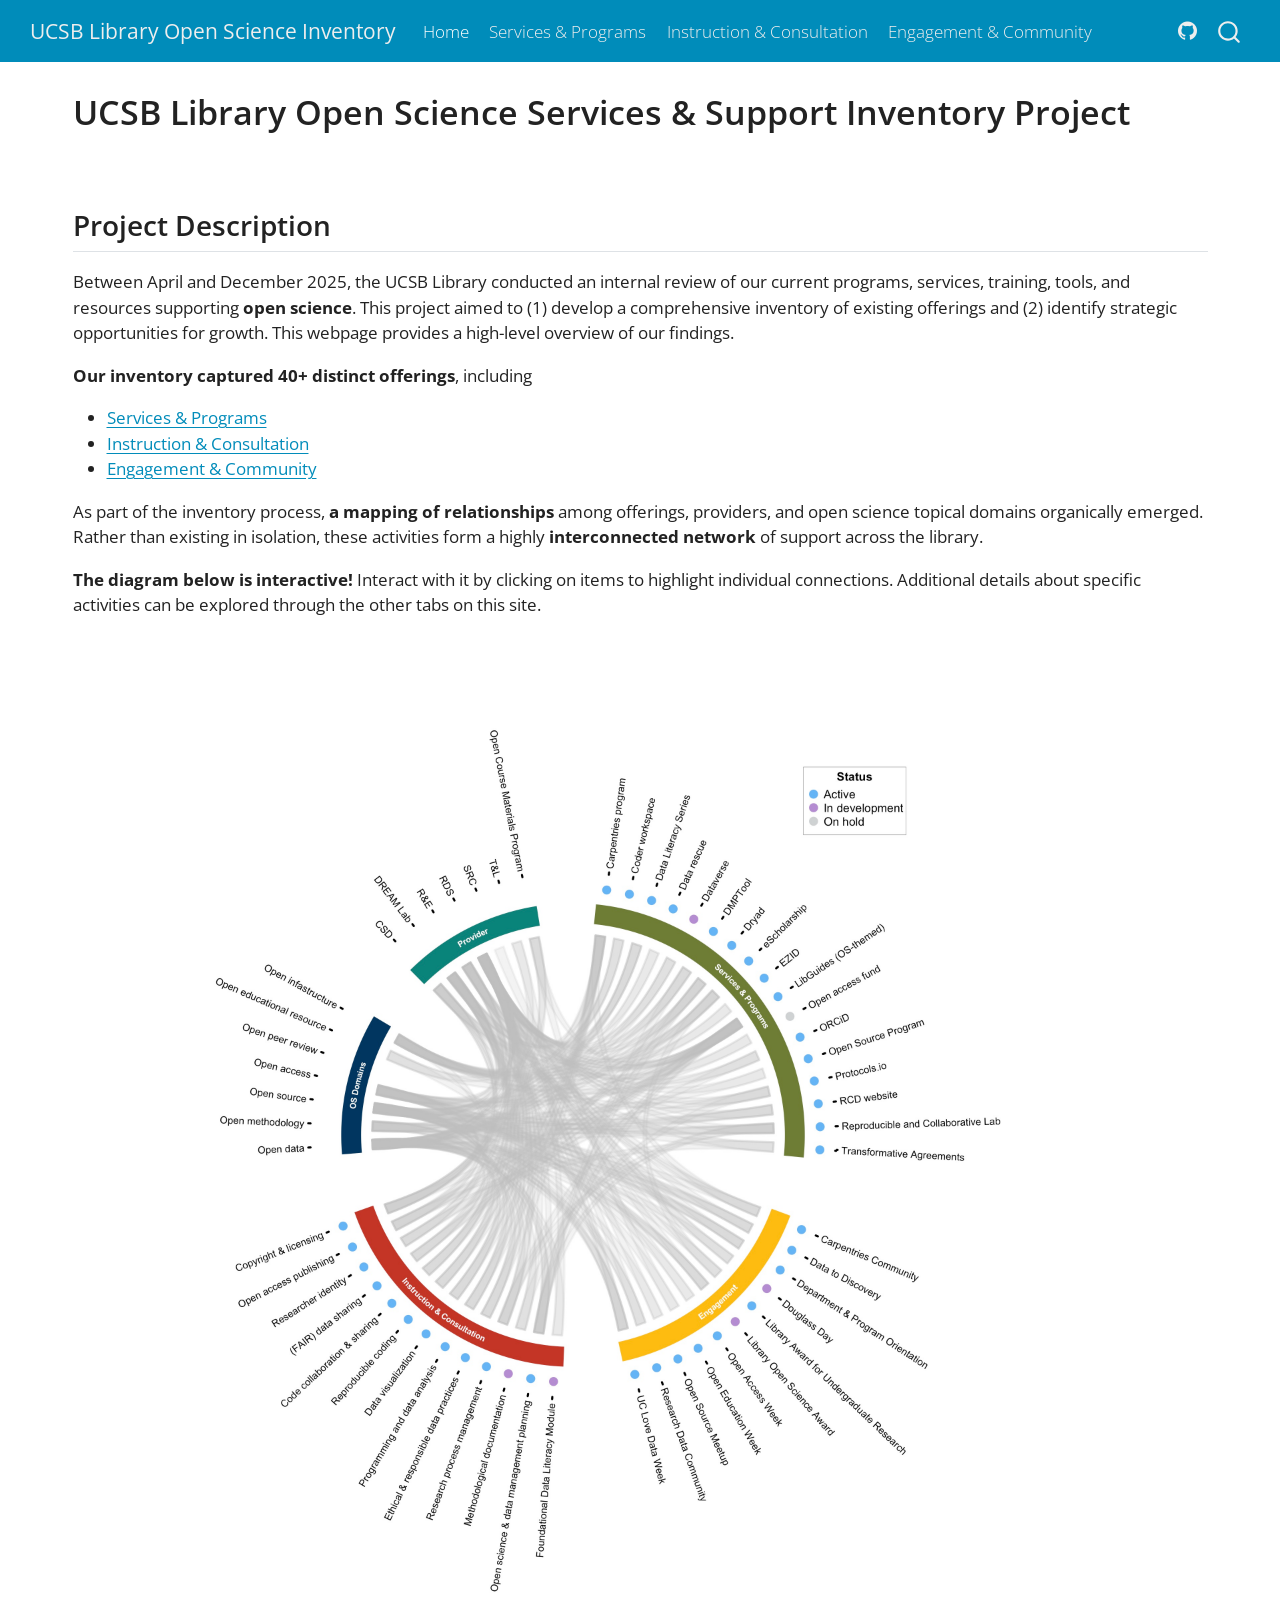
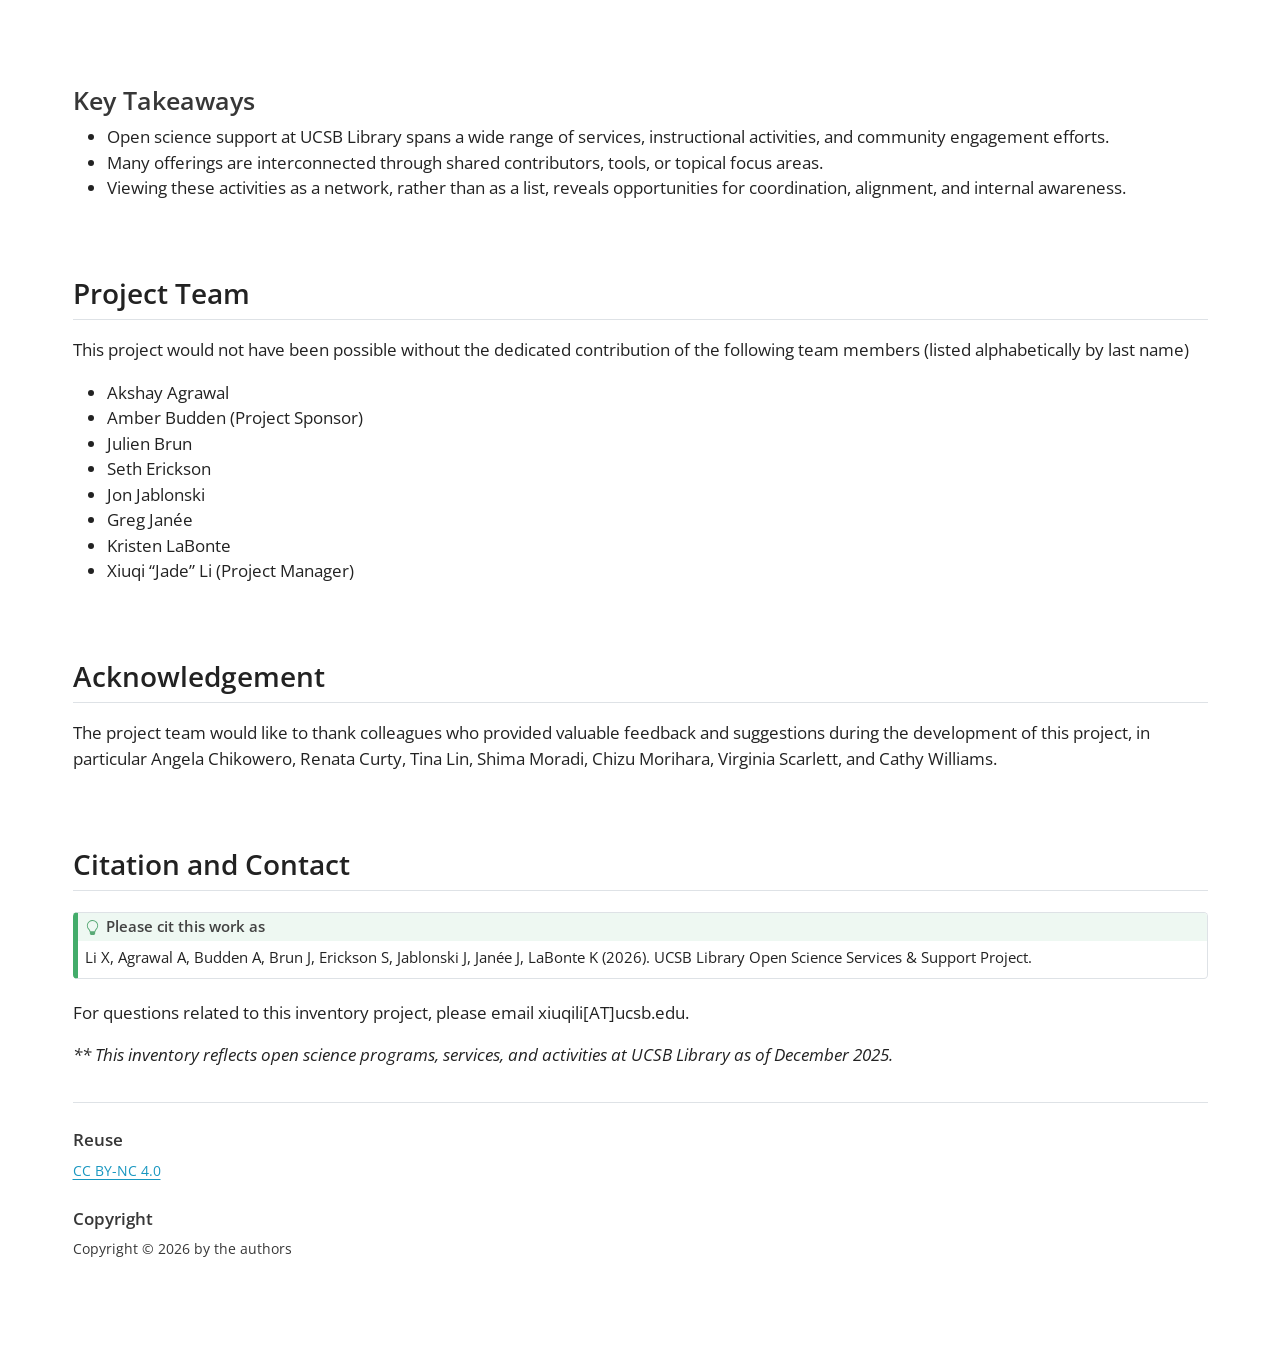
==== index.html @ 80bde405 "Built site for gh-pages" ====
<!DOCTYPE html>
<html xmlns="http://www.w3.org/1999/xhtml" lang="en" xml:lang="en"><head>

<meta charset="utf-8">
<meta name="generator" content="quarto-1.9.36">

<meta name="viewport" content="width=device-width, initial-scale=1.0, user-scalable=yes">


<title>UCSB Library Open Science Services &amp; Support Inventory Project – UCSB Library Open Science Inventory</title>
<style>
/* Default styles provided by pandoc.
** See https://pandoc.org/MANUAL.html#variables-for-html for config info.
*/
code{white-space: pre-wrap;}
span.smallcaps{font-variant: small-caps;}
div.columns{display: flex; gap: min(4vw, 1.5em);}
div.column{flex: auto; overflow-x: auto;}
div.hanging-indent{margin-left: 1.5em; text-indent: -1.5em;}
ul.task-list{list-style: none;}
ul.task-list li input[type="checkbox"] {
  width: 0.8em;
  margin: 0 0.8em 0.2em -1em; /* quarto-specific, see https://github.com/quarto-dev/quarto-cli/issues/4556 */ 
  vertical-align: middle;
}
</style>


<script src="site_libs/quarto-nav/quarto-nav.js"></script>
<script src="site_libs/quarto-nav/headroom.min.js"></script>
<script src="site_libs/clipboard/clipboard.min.js"></script>
<script src="site_libs/quarto-search/autocomplete.umd.js"></script>
<script src="site_libs/quarto-search/fuse.min.js"></script>
<script src="site_libs/quarto-search/quarto-search.js"></script>
<meta name="quarto:offset" content="./">
<script src="site_libs/quarto-html/quarto.js" type="module"></script>
<script src="site_libs/quarto-html/tabsets/tabsets.js" type="module"></script>
<script src="site_libs/quarto-html/popper.min.js"></script>
<script src="site_libs/quarto-html/tippy.umd.min.js"></script>
<script src="site_libs/quarto-html/anchor.min.js"></script>
<link href="site_libs/quarto-html/tippy.css" rel="stylesheet">
<link href="site_libs/quarto-html/quarto-syntax-highlighting-845c23b38eaddc0f92fda52bfe77a8c8.css" rel="stylesheet" id="quarto-text-highlighting-styles">
<script src="site_libs/bootstrap/bootstrap.min.js"></script>
<link href="site_libs/bootstrap/bootstrap-icons.css" rel="stylesheet">
<link href="site_libs/bootstrap/bootstrap-06aed4ea4a7ce8130d09871cf1f1a65f.min.css" rel="stylesheet" append-hash="true" id="quarto-bootstrap" data-mode="light">
<script id="quarto-search-options" type="application/json">{
  "location": "navbar",
  "copy-button": false,
  "collapse-after": 3,
  "panel-placement": "end",
  "type": "overlay",
  "limit": 50,
  "keyboard-shortcut": [
    "f",
    "/",
    "s"
  ],
  "show-item-context": false,
  "language": {
    "search-no-results-text": "No results",
    "search-matching-documents-text": "matching documents",
    "search-copy-link-title": "Copy link to search",
    "search-hide-matches-text": "Hide additional matches",
    "search-more-match-text": "more match in this document",
    "search-more-matches-text": "more matches in this document",
    "search-clear-button-title": "Clear",
    "search-text-placeholder": "",
    "search-detached-cancel-button-title": "Cancel",
    "search-submit-button-title": "Submit",
    "search-label": "Search"
  }
}</script>
<link rel="preload" href="images/static/01.jpg" as="image">
<link rel="preload" href="images/static/02.jpg" as="image">
<link rel="preload" href="images/static/03.jpg" as="image">
<link rel="preload" href="images/static/04.jpg" as="image">
<link rel="preload" href="images/static/05.jpg" as="image">
<link rel="preload" href="images/static/06.jpg" as="image">
<link rel="preload" href="images/static/07.jpg" as="image">
<link rel="preload" href="images/static/08.jpg" as="image">
<link rel="preload" href="images/static/09.jpg" as="image">
<link rel="preload" href="images/static/10.jpg" as="image">
<link rel="preload" href="images/static/11.jpg" as="image">
<link rel="preload" href="images/static/12.jpg" as="image">
<link rel="preload" href="images/static/13.jpg" as="image">
<link rel="preload" href="images/static/14.jpg" as="image">
<link rel="preload" href="images/static/15.jpg" as="image">
<link rel="preload" href="images/static/16.jpg" as="image">
<link rel="preload" href="images/static/17.jpg" as="image">
<link rel="preload" href="images/static/18.jpg" as="image">
<link rel="preload" href="images/static/19.jpg" as="image">
<link rel="preload" href="images/static/20.jpg" as="image">
<link rel="preload" href="images/static/21.jpg" as="image">
<link rel="preload" href="images/static/22.jpg" as="image">
<link rel="preload" href="images/static/23.jpg" as="image">
<link rel="preload" href="images/static/24.jpg" as="image">
<link rel="preload" href="images/static/25.jpg" as="image">
<link rel="preload" href="images/static/26.jpg" as="image">
<link rel="preload" href="images/static/27.jpg" as="image">
<link rel="preload" href="images/static/28.jpg" as="image">
<link rel="preload" href="images/static/29.jpg" as="image">
<link rel="preload" href="images/static/30.jpg" as="image">
<link rel="preload" href="images/static/31.jpg" as="image">
<link rel="preload" href="images/static/32.jpg" as="image">
<link rel="preload" href="images/static/33.jpg" as="image">
<link rel="preload" href="images/static/34.jpg" as="image">
<link rel="preload" href="images/static/35.jpg" as="image">
<link rel="preload" href="images/static/36.jpg" as="image">
<link rel="preload" href="images/static/37.jpg" as="image">
<link rel="preload" href="images/static/38.jpg" as="image">
<link rel="preload" href="images/static/39.jpg" as="image">
<link rel="preload" href="images/static/40.jpg" as="image">
<link rel="preload" href="images/static/41.jpg" as="image">
<link rel="preload" href="images/static/42.jpg" as="image">
<link rel="preload" href="images/static/43.jpg" as="image">
<link rel="preload" href="images/static/44.jpg" as="image">
<link rel="preload" href="images/static/45.jpg" as="image">
<link rel="preload" href="images/static/46.jpg" as="image">
<link rel="preload" href="images/static/47.jpg" as="image">
<link rel="preload" href="images/static/48.jpg" as="image">
<link rel="preload" href="images/static/49.jpg" as="image">
<link rel="preload" href="images/static/50.jpg" as="image">
<link rel="preload" href="images/static/51.jpg" as="image">
<link rel="preload" href="images/static/52.jpg" as="image">
<link rel="preload" href="images/static/53.jpg" as="image">
<link rel="preload" href="images/static/54.jpg" as="image">
<link rel="preload" href="images/static/55.jpg" as="image">


<link rel="stylesheet" href="styles.css">
</head>

<body class="nav-fixed quarto-light">

<div id="quarto-search-results"></div>
  <header id="quarto-header" class="headroom fixed-top">
    <nav class="navbar navbar-expand-lg " data-bs-theme="dark">
      <div class="navbar-container container-fluid">
      <div class="navbar-brand-container mx-auto">
    <a class="navbar-brand" href="./index.html">
    <span class="navbar-title">UCSB Library Open Science Inventory</span>
    </a>
  </div>
            <div id="quarto-search" class="" title="Search"></div>
          <button class="navbar-toggler" type="button" data-bs-toggle="collapse" data-bs-target="#navbarCollapse" aria-controls="navbarCollapse" role="menu" aria-expanded="false" aria-label="Toggle navigation" onclick="if (window.quartoToggleHeadroom) { window.quartoToggleHeadroom(); }">
  <span class="navbar-toggler-icon"></span>
</button>
          <div class="collapse navbar-collapse" id="navbarCollapse">
            <ul class="navbar-nav navbar-nav-scroll me-auto">
  <li class="nav-item">
    <a class="nav-link active" href="./index.html" aria-current="page"> 
<span class="menu-text">Home</span></a>
  </li>  
  <li class="nav-item">
    <a class="nav-link" href="./services.html"> 
<span class="menu-text">Services &amp; Programs</span></a>
  </li>  
  <li class="nav-item">
    <a class="nav-link" href="./instruction.html"> 
<span class="menu-text">Instruction &amp; Consultation</span></a>
  </li>  
  <li class="nav-item">
    <a class="nav-link" href="./engagement.html"> 
<span class="menu-text">Engagement &amp; Community</span></a>
  </li>  
</ul>
            <ul class="navbar-nav navbar-nav-scroll ms-auto">
  <li class="nav-item compact">
    <a class="nav-link" href="https://github.com/UCSB-Library-Research-Data-Services/Open-Science-Inventory"> <i class="bi bi-github" role="img">
</i> 
<span class="menu-text"></span></a>
  </li>  
</ul>
          </div> <!-- /navcollapse -->
            <div class="quarto-navbar-tools">
</div>
      </div> <!-- /container-fluid -->
    </nav>
</header>
<!-- content -->
<div id="quarto-content" class="quarto-container page-columns page-rows-contents page-layout-full page-navbar">
<!-- sidebar -->
<!-- margin-sidebar -->
    
<!-- main -->
<main class="content column-page" id="quarto-document-content">

<header id="title-block-header" class="quarto-title-block default">
<div class="quarto-title">
<h1 class="title">UCSB Library Open Science Services &amp; Support Inventory Project</h1>
</div>



<div class="quarto-title-meta column-page">

    
  
    
  </div>
  


</header>


<p><br></p>
<section id="project-description" class="level2">
<h2 class="anchored" data-anchor-id="project-description">Project Description</h2>
<p>Between April and December 2025, the UCSB Library conducted an internal review of our current programs, services, training, tools, and resources supporting <strong>open science</strong>. This project aimed to (1) develop a comprehensive inventory of existing offerings and (2) identify strategic opportunities for growth. This webpage provides a high-level overview of our findings.</p>
<p><strong>Our inventory captured 40+ distinct offerings</strong>, including</p>
<ul>
<li><a href="./services.html">Services &amp; Programs</a></li>
<li><a href="./instruction.html">Instruction &amp; Consultation</a></li>
<li><a href="./engagement.html">Engagement &amp; Community</a></li>
</ul>
<p>As part of the inventory process, <strong>a mapping of relationships</strong> among offerings, providers, and open science topical domains organically emerged. Rather than existing in isolation, these activities form a highly <strong>interconnected network</strong> of support across the library.</p>
<p><strong>The diagram below is interactive!</strong> Interact with it by clicking on items to highlight individual connections. Additional details about specific activities can be explored through the other tabs on this site.</p>
<div id="diagram">

</div>
<script type="module">

  const IMAGE_DISPLAY_WIDTH = 1000; // pixels
  const IMAGE_PATH = "images/static";
  const UNHIGHLIGHTED_IMAGE_PATH = `${IMAGE_PATH}/00-no-highlight.jpg`;
  const CSV_PATH = "data_processed/label_angles.csv";

  // Assumption: commas don't appear in label names, so no need for full CSV
  // parser.

  async function load_csv() {
    const response = await fetch(CSV_PATH);
    const body = await response.text();
    const [header, ...rows] = body.trim().split("\n");
    const columns = header.split(",");
    const data = rows.map(
      row => Object.fromEntries(row.split(",").map((v, i) => [columns[i], v]))
    );
    data.forEach(item => {
      item["Viz.ID"] = parseInt(item["Viz.ID"]);
      item["Start.Degree"] = parseFloat(item["Start.Degree"]);
      item["End.Degree"] = parseFloat(item["End.Degree"]);
    });
    return data;
  }

  const data = await load_csv();
  const min_angle = Math.min(...data.map(item => item["Start.Degree"]));

  const img = document.createElement("img");
  img.src = UNHIGHLIGHTED_IMAGE_PATH;
  img.width = IMAGE_DISPLAY_WIDTH;
  img.style.cursor = "pointer";
  img.alt = "Chord diagram showing connections between open science activities at UCSB Library";

  // Data assumptions:
  //   - Angles use the same periodic coordinate system as atan2.
  //   - Angles increase linearly from a minimum value (possibly negative) to a
  //     maximum value; there's no wrapping at +/-180.
  //   - The total range of angles is less than or equal to 360.
  //   - If items A and B are adjacent, then
  //     A["End.Degree"] == B["Start.Degree"] or vice versa.

  function switch_image(event) {
    const rect = img.getBoundingClientRect();
    const x = event.clientX - (rect.left + rect.width/2);
    const y = (rect.top + rect.height/2) - event.clientY;
    let angle = Math.atan2(y, x) * 180/Math.PI;
    if (angle < min_angle) angle += 360;
    const item = data.find(
      item => (item["Start.Degree"] <= angle && angle <= item["End.Degree"])
    );
    if (item !== undefined) {
      img.src = `${IMAGE_PATH}/${String(item["Viz.ID"]).padStart(2, "0")}.jpg`;
    } else {
      img.src = UNHIGHLIGHTED_IMAGE_PATH;
    }
  }

  img.addEventListener("click", switch_image);
  document.getElementById("diagram").appendChild(img);

</script>
<p><br></p>
<section id="key-takeaways" class="level3">
<h3 class="anchored" data-anchor-id="key-takeaways">Key Takeaways</h3>
<ul>
<li>Open science support at UCSB Library spans a wide range of services, instructional activities, and community engagement efforts.</li>
<li>Many offerings are interconnected through shared contributors, tools, or topical focus areas.</li>
<li>Viewing these activities as a network, rather than as a list, reveals opportunities for coordination, alignment, and internal awareness.</li>
</ul>
<p><br></p>
</section>
</section>
<section id="project-team" class="level2">
<h2 class="anchored" data-anchor-id="project-team">Project Team</h2>
<p>This project would not have been possible without the dedicated contribution of the following team members (listed alphabetically by last name)</p>
<ul>
<li>Akshay Agrawal</li>
<li>Amber Budden (Project Sponsor)</li>
<li>Julien Brun</li>
<li>Seth Erickson</li>
<li>Jon Jablonski</li>
<li>Greg Janée</li>
<li>Kristen LaBonte</li>
<li>Xiuqi “Jade” Li (Project Manager)</li>
</ul>
<p><br></p>
</section>
<section id="acknowledgement" class="level2">
<h2 class="anchored" data-anchor-id="acknowledgement">Acknowledgement</h2>
<p>The project team would like to thank colleagues who provided valuable feedback and suggestions during the development of this project, in particular Angela Chikowero, Renata Curty, Tina Lin, Shima Moradi, Chizu Morihara, Virginia Scarlett, and Cathy Williams.</p>
<p><br></p>
</section>
<section id="citation-and-contact" class="level2">
<h2 class="anchored" data-anchor-id="citation-and-contact">Citation and Contact</h2>
<div class="callout callout-style-default callout-tip callout-titled">
<div class="callout-header d-flex align-content-center">
<div class="callout-icon-container">
<i class="callout-icon"></i>
</div>
<div class="callout-title-container flex-fill">
<span class="screen-reader-only">Tip</span>Please cit this work as
</div>
</div>
<div class="callout-body-container callout-body">
<p>Li X, Agrawal A, Budden A, Brun J, Erickson S, Jablonski J, Janée J, LaBonte K (2026). UCSB Library Open Science Services &amp; Support Project.</p>
</div>
</div>
<p>For questions related to this inventory project, please email xiuqili[AT]ucsb.edu.</p>
<p><em>** This inventory reflects open science programs, services, and activities at UCSB Library as of December 2025.</em></p>


</section>

<div id="quarto-appendix" class="default"><section class="quarto-appendix-contents" id="quarto-reuse"><h2 class="anchored quarto-appendix-heading">Reuse</h2><div class="quarto-appendix-contents"><div><a rel="license" href="https://creativecommons.org/licenses/by-nc/4.0/">CC BY-NC 4.0</a></div></div></section><section class="quarto-appendix-contents" id="quarto-copyright"><h2 class="anchored quarto-appendix-heading">Copyright</h2><div class="quarto-appendix-contents"><div>Copyright © 2026 by the authors</div></div></section></div></main> <!-- /main -->
<script id="quarto-html-after-body" type="application/javascript">
  window.document.addEventListener("DOMContentLoaded", function (event) {
    const icon = "";
    const anchorJS = new window.AnchorJS();
    anchorJS.options = {
      placement: 'right',
      icon: icon
    };
    anchorJS.add('.anchored');
    const isCodeAnnotation = (el) => {
      for (const clz of el.classList) {
        if (clz.startsWith('code-annotation-')) {                     
          return true;
        }
      }
      return false;
    }
    const onCopySuccess = function(e) {
      // button target
      const button = e.trigger;
      // don't keep focus
      button.blur();
      // flash "checked"
      button.classList.add('code-copy-button-checked');
      var currentTitle = button.getAttribute("title");
      button.setAttribute("title", "Copied!");
      let tooltip;
      if (window.bootstrap) {
        button.setAttribute("data-bs-toggle", "tooltip");
        button.setAttribute("data-bs-placement", "left");
        button.setAttribute("data-bs-title", "Copied!");
        tooltip = new bootstrap.Tooltip(button, 
          { trigger: "manual", 
            customClass: "code-copy-button-tooltip",
            offset: [0, -8]});
        tooltip.show();    
      }
      setTimeout(function() {
        if (tooltip) {
          tooltip.hide();
          button.removeAttribute("data-bs-title");
          button.removeAttribute("data-bs-toggle");
          button.removeAttribute("data-bs-placement");
        }
        button.setAttribute("title", currentTitle);
        button.classList.remove('code-copy-button-checked');
      }, 1000);
      // clear code selection
      e.clearSelection();
    }
    const getTextToCopy = function(trigger) {
      const outerScaffold = trigger.parentElement.cloneNode(true);
      const codeEl = outerScaffold.querySelector('code');
      for (const childEl of codeEl.children) {
        if (isCodeAnnotation(childEl)) {
          childEl.remove();
        }
      }
      return codeEl.innerText;
    }
    const clipboard = new window.ClipboardJS('.code-copy-button:not([data-in-quarto-modal])', {
      text: getTextToCopy
    });
    clipboard.on('success', onCopySuccess);
    if (window.document.getElementById('quarto-embedded-source-code-modal')) {
      const clipboardModal = new window.ClipboardJS('.code-copy-button[data-in-quarto-modal]', {
        text: getTextToCopy,
        container: window.document.getElementById('quarto-embedded-source-code-modal')
      });
      clipboardModal.on('success', onCopySuccess);
    }
      var localhostRegex = new RegExp(/^(?:http|https):\/\/localhost\:?[0-9]*\//);
      var mailtoRegex = new RegExp(/^mailto:/);
        var filterRegex = new RegExp("https:\/\/UCSB-Library-Research-Data-Services\.github\.io\/Open-Science-Inventory\/");
      var isInternal = (href) => {
          return filterRegex.test(href) || localhostRegex.test(href) || mailtoRegex.test(href);
      }
      // Inspect non-navigation links and adorn them if external
     var links = window.document.querySelectorAll('a[href]:not(.nav-link):not(.navbar-brand):not(.toc-action):not(.sidebar-link):not(.sidebar-item-toggle):not(.pagination-link):not(.no-external):not([aria-hidden]):not(.dropdown-item):not(.quarto-navigation-tool):not(.about-link)');
      for (var i=0; i<links.length; i++) {
        const link = links[i];
        if (!isInternal(link.href)) {
          // undo the damage that might have been done by quarto-nav.js in the case of
          // links that we want to consider external
          if (link.dataset.originalHref !== undefined) {
            link.href = link.dataset.originalHref;
          }
        }
      }
    function tippyHover(el, contentFn, onTriggerFn, onUntriggerFn) {
      const config = {
        allowHTML: true,
        maxWidth: 500,
        delay: 100,
        arrow: false,
        appendTo: function(el) {
            return el.parentElement;
        },
        interactive: true,
        interactiveBorder: 10,
        theme: 'quarto',
        placement: 'bottom-start',
      };
      if (contentFn) {
        config.content = contentFn;
      }
      if (onTriggerFn) {
        config.onTrigger = onTriggerFn;
      }
      if (onUntriggerFn) {
        config.onUntrigger = onUntriggerFn;
      }
      window.tippy(el, config); 
    }
    const noterefs = window.document.querySelectorAll('a[role="doc-noteref"]');
    for (var i=0; i<noterefs.length; i++) {
      const ref = noterefs[i];
      tippyHover(ref, function() {
        // use id or data attribute instead here
        let href = ref.getAttribute('data-footnote-href') || ref.getAttribute('href');
        try { href = new URL(href).hash; } catch {}
        const id = href.replace(/^#\/?/, "");
        const note = window.document.getElementById(id);
        if (note) {
          return note.innerHTML;
        } else {
          return "";
        }
      });
    }
    const xrefs = window.document.querySelectorAll('a.quarto-xref');
    const processXRef = (id, note) => {
      // Strip column container classes
      const stripColumnClz = (el) => {
        el.classList.remove("page-full", "page-columns");
        if (el.children) {
          for (const child of el.children) {
            stripColumnClz(child);
          }
        }
      }
      stripColumnClz(note)
      if (id === null || id.startsWith('sec-')) {
        // Special case sections, only their first couple elements
        const container = document.createElement("div");
        if (note.children && note.children.length > 2) {
          container.appendChild(note.children[0].cloneNode(true));
          for (let i = 1; i < note.children.length; i++) {
            const child = note.children[i];
            if (child.tagName === "P" && child.innerText === "") {
              continue;
            } else {
              container.appendChild(child.cloneNode(true));
              break;
            }
          }
          if (window.Quarto?.typesetMath) {
            window.Quarto.typesetMath(container);
          }
          return container.innerHTML
        } else {
          if (window.Quarto?.typesetMath) {
            window.Quarto.typesetMath(note);
          }
          return note.innerHTML;
        }
      } else {
        // Remove any anchor links if they are present
        const anchorLink = note.querySelector('a.anchorjs-link');
        if (anchorLink) {
          anchorLink.remove();
        }
        if (window.Quarto?.typesetMath) {
          window.Quarto.typesetMath(note);
        }
        if (note.classList.contains("callout")) {
          return note.outerHTML;
        } else {
          return note.innerHTML;
        }
      }
    }
    for (var i=0; i<xrefs.length; i++) {
      const xref = xrefs[i];
      tippyHover(xref, undefined, function(instance) {
        instance.disable();
        let url = xref.getAttribute('href');
        let hash = undefined; 
        if (url.startsWith('#')) {
          hash = url;
        } else {
          try { hash = new URL(url).hash; } catch {}
        }
        if (hash) {
          const id = hash.replace(/^#\/?/, "");
          const note = window.document.getElementById(id);
          if (note !== null) {
            try {
              const html = processXRef(id, note.cloneNode(true));
              instance.setContent(html);
            } finally {
              instance.enable();
              instance.show();
            }
          } else {
            // See if we can fetch this
            fetch(url.split('#')[0])
            .then(res => res.text())
            .then(html => {
              const parser = new DOMParser();
              const htmlDoc = parser.parseFromString(html, "text/html");
              const note = htmlDoc.getElementById(id);
              if (note !== null) {
                const html = processXRef(id, note);
                instance.setContent(html);
              } 
            }).finally(() => {
              instance.enable();
              instance.show();
            });
          }
        } else {
          // See if we can fetch a full url (with no hash to target)
          // This is a special case and we should probably do some content thinning / targeting
          fetch(url)
          .then(res => res.text())
          .then(html => {
            const parser = new DOMParser();
            const htmlDoc = parser.parseFromString(html, "text/html");
            const note = htmlDoc.querySelector('main.content');
            if (note !== null) {
              // This should only happen for chapter cross references
              // (since there is no id in the URL)
              // remove the first header
              if (note.children.length > 0 && note.children[0].tagName === "HEADER") {
                note.children[0].remove();
              }
              const html = processXRef(null, note);
              instance.setContent(html);
            } 
          }).finally(() => {
            instance.enable();
            instance.show();
          });
        }
      }, function(instance) {
      });
    }
        let selectedAnnoteEl;
        const selectorForAnnotation = ( cell, annotation) => {
          let cellAttr = 'data-code-cell="' + cell + '"';
          let lineAttr = 'data-code-annotation="' +  annotation + '"';
          const selector = 'span[' + cellAttr + '][' + lineAttr + ']';
          return selector;
        }
        const selectCodeLines = (annoteEl) => {
          const doc = window.document;
          const targetCell = annoteEl.getAttribute("data-target-cell");
          const targetAnnotation = annoteEl.getAttribute("data-target-annotation");
          const annoteSpan = window.document.querySelector(selectorForAnnotation(targetCell, targetAnnotation));
          const lines = annoteSpan.getAttribute("data-code-lines").split(",");
          const lineIds = lines.map((line) => {
            return targetCell + "-" + line;
          })
          let top = null;
          let height = null;
          let parent = null;
          if (lineIds.length > 0) {
              //compute the position of the single el (top and bottom and make a div)
              const el = window.document.getElementById(lineIds[0]);
              top = el.offsetTop;
              height = el.offsetHeight;
              parent = el.parentElement.parentElement;
            if (lineIds.length > 1) {
              const lastEl = window.document.getElementById(lineIds[lineIds.length - 1]);
              const bottom = lastEl.offsetTop + lastEl.offsetHeight;
              height = bottom - top;
            }
            if (top !== null && height !== null && parent !== null) {
              // cook up a div (if necessary) and position it 
              let div = window.document.getElementById("code-annotation-line-highlight");
              if (div === null) {
                div = window.document.createElement("div");
                div.setAttribute("id", "code-annotation-line-highlight");
                div.style.position = 'absolute';
                parent.appendChild(div);
              }
              div.style.top = top - 2 + "px";
              div.style.height = height + 4 + "px";
              div.style.left = 0;
              let gutterDiv = window.document.getElementById("code-annotation-line-highlight-gutter");
              if (gutterDiv === null) {
                gutterDiv = window.document.createElement("div");
                gutterDiv.setAttribute("id", "code-annotation-line-highlight-gutter");
                gutterDiv.style.position = 'absolute';
                const codeCell = window.document.getElementById(targetCell);
                const gutter = codeCell.querySelector('.code-annotation-gutter');
                gutter.appendChild(gutterDiv);
              }
              gutterDiv.style.top = top - 2 + "px";
              gutterDiv.style.height = height + 4 + "px";
            }
            selectedAnnoteEl = annoteEl;
          }
        };
        const unselectCodeLines = () => {
          const elementsIds = ["code-annotation-line-highlight", "code-annotation-line-highlight-gutter"];
          elementsIds.forEach((elId) => {
            const div = window.document.getElementById(elId);
            if (div) {
              div.remove();
            }
          });
          selectedAnnoteEl = undefined;
        };
          // Handle positioning of the toggle
      window.addEventListener(
        "resize",
        throttle(() => {
          elRect = undefined;
          if (selectedAnnoteEl) {
            selectCodeLines(selectedAnnoteEl);
          }
        }, 10)
      );
      function throttle(fn, ms) {
      let throttle = false;
      let timer;
        return (...args) => {
          if(!throttle) { // first call gets through
              fn.apply(this, args);
              throttle = true;
          } else { // all the others get throttled
              if(timer) clearTimeout(timer); // cancel #2
              timer = setTimeout(() => {
                fn.apply(this, args);
                timer = throttle = false;
              }, ms);
          }
        };
      }
        // Attach click handler to the DT
        const annoteDls = window.document.querySelectorAll('dt[data-target-cell]');
        for (const annoteDlNode of annoteDls) {
          annoteDlNode.addEventListener('click', (event) => {
            const clickedEl = event.target;
            if (clickedEl !== selectedAnnoteEl) {
              unselectCodeLines();
              const activeEl = window.document.querySelector('dt[data-target-cell].code-annotation-active');
              if (activeEl) {
                activeEl.classList.remove('code-annotation-active');
              }
              selectCodeLines(clickedEl);
              clickedEl.classList.add('code-annotation-active');
            } else {
              // Unselect the line
              unselectCodeLines();
              clickedEl.classList.remove('code-annotation-active');
            }
          });
        }
    const findCites = (el) => {
      const parentEl = el.parentElement;
      if (parentEl) {
        const cites = parentEl.dataset.cites;
        if (cites) {
          return {
            el,
            cites: cites.split(' ')
          };
        } else {
          return findCites(el.parentElement)
        }
      } else {
        return undefined;
      }
    };
    var bibliorefs = window.document.querySelectorAll('a[role="doc-biblioref"]');
    for (var i=0; i<bibliorefs.length; i++) {
      const ref = bibliorefs[i];
      const citeInfo = findCites(ref);
      if (citeInfo) {
        tippyHover(citeInfo.el, function() {
          var popup = window.document.createElement('div');
          citeInfo.cites.forEach(function(cite) {
            var citeDiv = window.document.createElement('div');
            citeDiv.classList.add('hanging-indent');
            citeDiv.classList.add('csl-entry');
            var biblioDiv = window.document.getElementById('ref-' + cite);
            if (biblioDiv) {
              citeDiv.innerHTML = biblioDiv.innerHTML;
            }
            popup.appendChild(citeDiv);
          });
          return popup.innerHTML;
        });
      }
    }
  });
  </script>
</div> <!-- /content -->




</body></html>
---- site_libs/quarto-html/tippy.css ----
.tippy-box[data-animation=fade][data-state=hidden]{opacity:0}[data-tippy-root]{max-width:calc(100vw - 10px)}.tippy-box{position:relative;background-color:#333;color:#fff;border-radius:4px;font-size:14px;line-height:1.4;white-space:normal;outline:0;transition-property:transform,visibility,opacity}.tippy-box[data-placement^=top]>.tippy-arrow{bottom:0}.tippy-box[data-placement^=top]>.tippy-arrow:before{bottom:-7px;left:0;border-width:8px 8px 0;border-top-color:initial;transform-origin:center top}.tippy-box[data-placement^=bottom]>.tippy-arrow{top:0}.tippy-box[data-placement^=bottom]>.tippy-arrow:before{top:-7px;left:0;border-width:0 8px 8px;border-bottom-color:initial;transform-origin:center bottom}.tippy-box[data-placement^=left]>.tippy-arrow{right:0}.tippy-box[data-placement^=left]>.tippy-arrow:before{border-width:8px 0 8px 8px;border-left-color:initial;right:-7px;transform-origin:center left}.tippy-box[data-placement^=right]>.tippy-arrow{left:0}.tippy-box[data-placement^=right]>.tippy-arrow:before{left:-7px;border-width:8px 8px 8px 0;border-right-color:initial;transform-origin:center right}.tippy-box[data-inertia][data-state=visible]{transition-timing-function:cubic-bezier(.54,1.5,.38,1.11)}.tippy-arrow{width:16px;height:16px;color:#333}.tippy-arrow:before{content:"";position:absolute;border-color:transparent;border-style:solid}.tippy-content{position:relative;padding:5px 9px;z-index:1}
---- site_libs/quarto-html/quarto-syntax-highlighting-845c23b38eaddc0f92fda52bfe77a8c8.css ----
/* quarto syntax highlight colors */
:root {
  --quarto-hl-ot-color: #003B4F;
  --quarto-hl-at-color: #657422;
  --quarto-hl-ss-color: #20794D;
  --quarto-hl-an-color: #5E5E5E;
  --quarto-hl-fu-color: #4758AB;
  --quarto-hl-st-color: #20794D;
  --quarto-hl-cf-color: #003B4F;
  --quarto-hl-op-color: #5E5E5E;
  --quarto-hl-er-color: #AD0000;
  --quarto-hl-bn-color: #AD0000;
  --quarto-hl-al-color: #AD0000;
  --quarto-hl-va-color: #111111;
  --quarto-hl-bu-color: inherit;
  --quarto-hl-ex-color: inherit;
  --quarto-hl-pp-color: #AD0000;
  --quarto-hl-in-color: #5E5E5E;
  --quarto-hl-vs-color: #20794D;
  --quarto-hl-wa-color: #5E5E5E;
  --quarto-hl-do-color: #5E5E5E;
  --quarto-hl-im-color: #00769E;
  --quarto-hl-ch-color: #20794D;
  --quarto-hl-dt-color: #AD0000;
  --quarto-hl-fl-color: #AD0000;
  --quarto-hl-co-color: #5E5E5E;
  --quarto-hl-cv-color: #5E5E5E;
  --quarto-hl-cn-color: #8f5902;
  --quarto-hl-sc-color: #5E5E5E;
  --quarto-hl-dv-color: #AD0000;
  --quarto-hl-kw-color: #003B4F;
}

/* other quarto variables */
:root {
  --quarto-font-monospace: SFMono-Regular, Menlo, Monaco, Consolas, "Liberation Mono", "Courier New", monospace;
}

/* syntax highlight based on Pandoc's rules */
pre > code.sourceCode > span {
  color: #003B4F;
}

code.sourceCode > span {
  color: #003B4F;
}

div.sourceCode,
div.sourceCode pre.sourceCode {
  color: #003B4F;
}

/* Normal */
code span {
  color: #003B4F;
}

/* Alert */
code span.al {
  color: #AD0000;
  font-style: inherit;
}

/* Annotation */
code span.an {
  color: #5E5E5E;
  font-style: inherit;
}

/* Attribute */
code span.at {
  color: #657422;
  font-style: inherit;
}

/* BaseN */
code span.bn {
  color: #AD0000;
  font-style: inherit;
}

/* BuiltIn */
code span.bu {
  font-style: inherit;
}

/* ControlFlow */
code span.cf {
  color: #003B4F;
  font-weight: bold;
  font-style: inherit;
}

/* Char */
code span.ch {
  color: #20794D;
  font-style: inherit;
}

/* Constant */
code span.cn {
  color: #8f5902;
  font-style: inherit;
}

/* Comment */
code span.co {
  color: #5E5E5E;
  font-style: inherit;
}

/* CommentVar */
code span.cv {
  color: #5E5E5E;
  font-style: italic;
}

/* Documentation */
code span.do {
  color: #5E5E5E;
  font-style: italic;
}

/* DataType */
code span.dt {
  color: #AD0000;
  font-style: inherit;
}

/* DecVal */
code span.dv {
  color: #AD0000;
  font-style: inherit;
}

/* Error */
code span.er {
  color: #AD0000;
  font-style: inherit;
}

/* Extension */
code span.ex {
  font-style: inherit;
}

/* Float */
code span.fl {
  color: #AD0000;
  font-style: inherit;
}

/* Function */
code span.fu {
  color: #4758AB;
  font-style: inherit;
}

/* Import */
code span.im {
  color: #00769E;
  font-style: inherit;
}

/* Information */
code span.in {
  color: #5E5E5E;
  font-style: inherit;
}

/* Keyword */
code span.kw {
  color: #003B4F;
  font-weight: bold;
  font-style: inherit;
}

/* Operator */
code span.op {
  color: #5E5E5E;
  font-style: inherit;
}

/* Other */
code span.ot {
  color: #003B4F;
  font-style: inherit;
}

/* Preprocessor */
code span.pp {
  color: #AD0000;
  font-style: inherit;
}

/* SpecialChar */
code span.sc {
  color: #5E5E5E;
  font-style: inherit;
}

/* SpecialString */
code span.ss {
  color: #20794D;
  font-style: inherit;
}

/* String */
code span.st {
  color: #20794D;
  font-style: inherit;
}

/* Variable */
code span.va {
  color: #111111;
  font-style: inherit;
}

/* VerbatimString */
code span.vs {
  color: #20794D;
  font-style: inherit;
}

/* Warning */
code span.wa {
  color: #5E5E5E;
  font-style: italic;
}

.prevent-inlining {
  content: "</";
}

/*# sourceMappingURL=ac89f0bb514bba72461919f78549e31c.css.map */
---- styles.css ----
/* css styles */
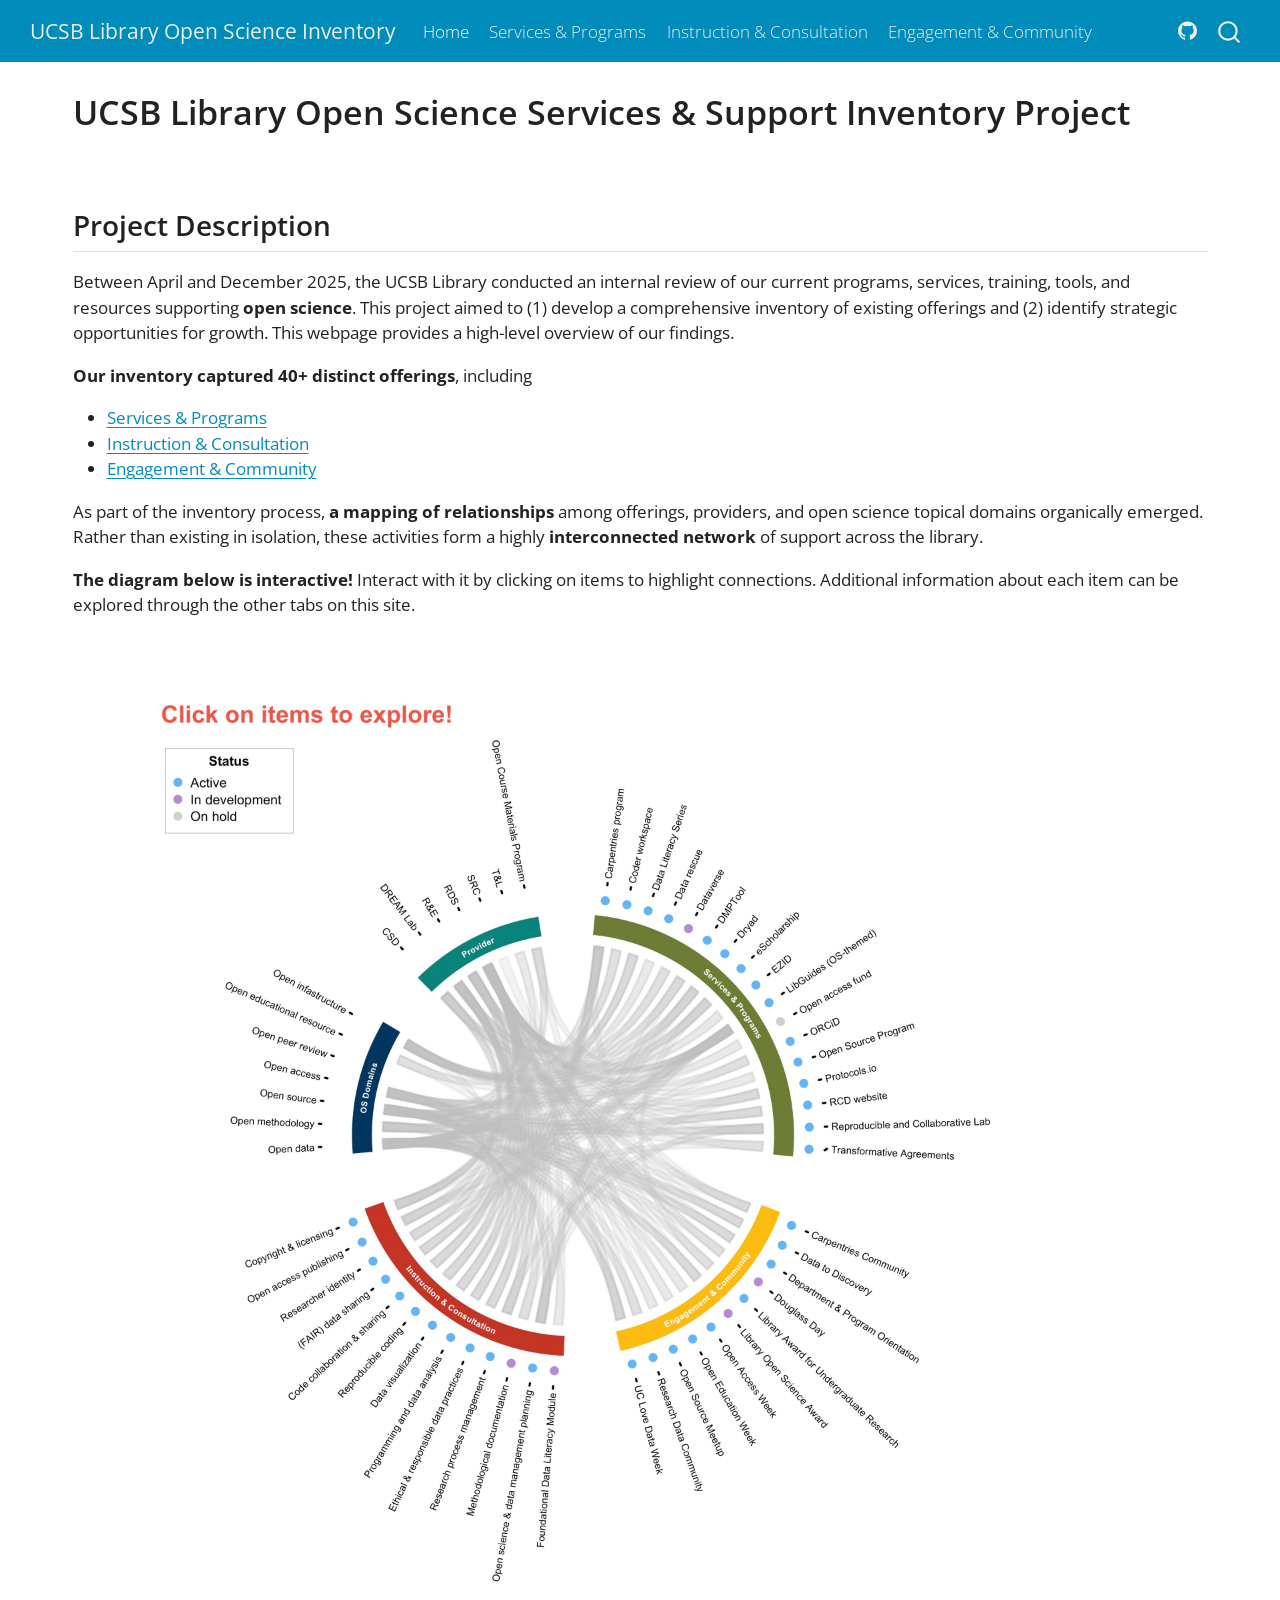
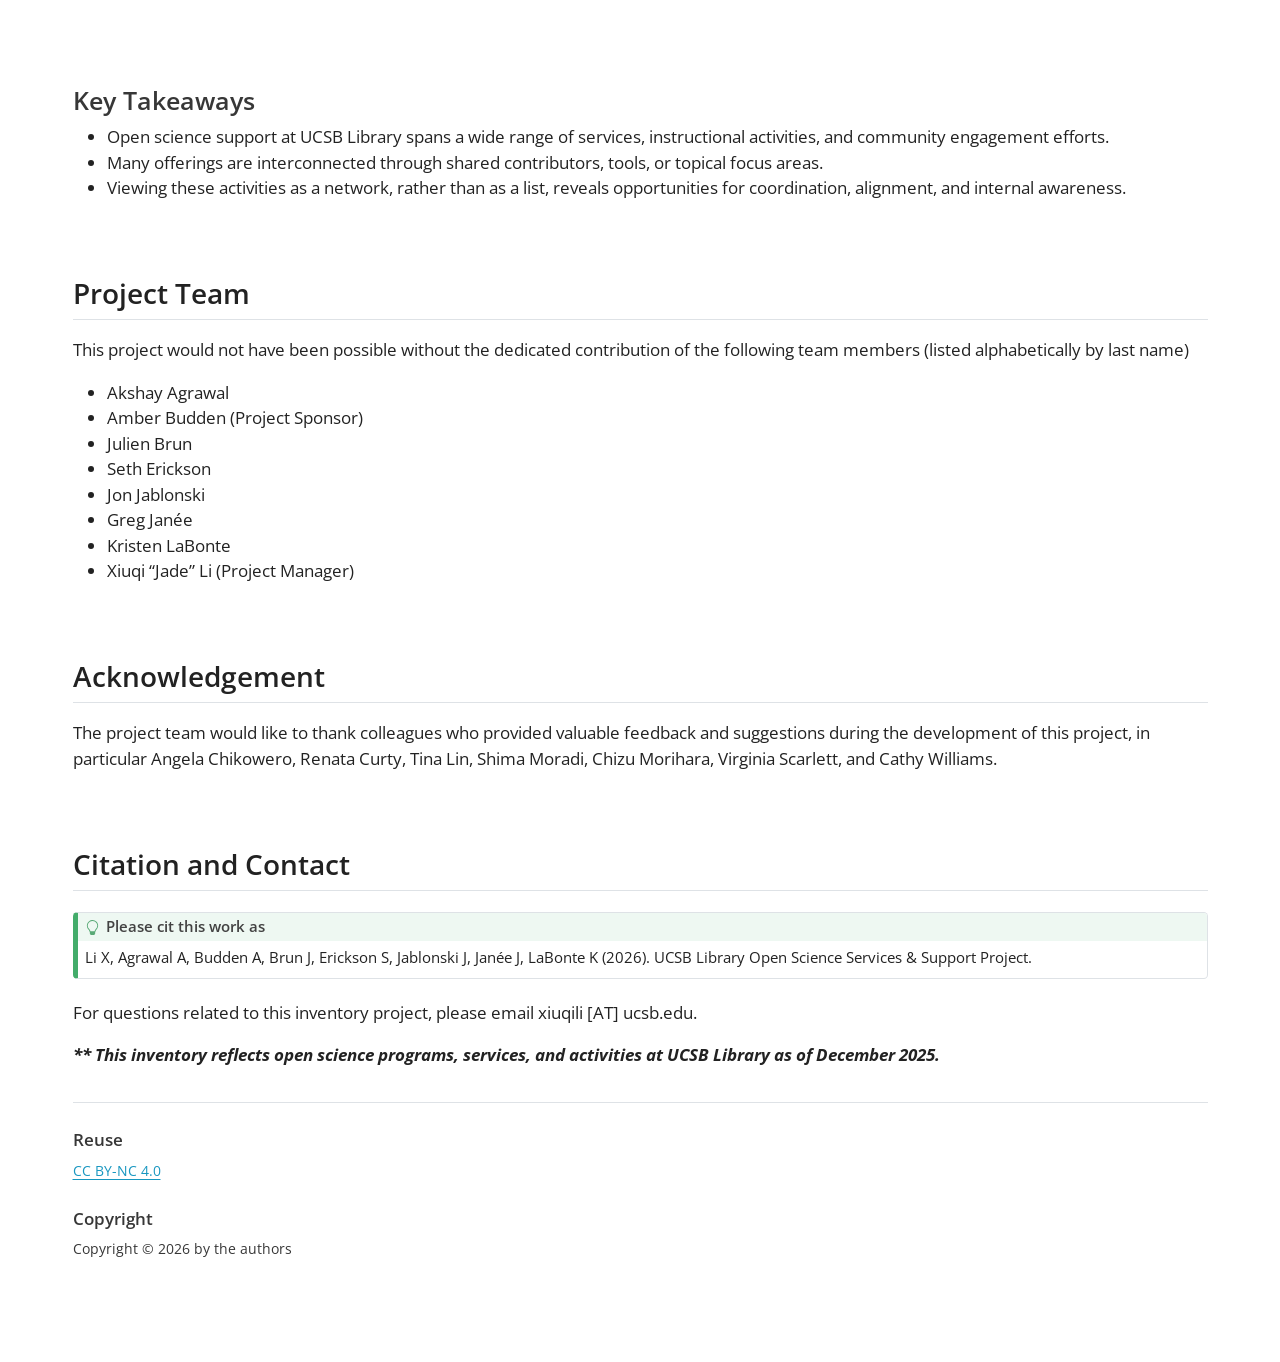
==== commit 7decbbf2: "Built site for gh-pages" ====
--- a/index.html
+++ b/index.html
@@ -42,7 +42,7 @@
 <link href="site_libs/quarto-html/quarto-syntax-highlighting-845c23b38eaddc0f92fda52bfe77a8c8.css" rel="stylesheet" id="quarto-text-highlighting-styles">
 <script src="site_libs/bootstrap/bootstrap.min.js"></script>
 <link href="site_libs/bootstrap/bootstrap-icons.css" rel="stylesheet">
-<link href="site_libs/bootstrap/bootstrap-06aed4ea4a7ce8130d09871cf1f1a65f.min.css" rel="stylesheet" append-hash="true" id="quarto-bootstrap" data-mode="light">
+<link href="site_libs/bootstrap/bootstrap-98a95225d89453cf93a4927188a74e68.min.css" rel="stylesheet" append-hash="true" id="quarto-bootstrap" data-mode="light">
 <script id="quarto-search-options" type="application/json">{
   "location": "navbar",
   "copy-button": false,
@@ -215,7 +215,7 @@
 <li><a href="./engagement.html">Engagement &amp; Community</a></li>
 </ul>
 <p>As part of the inventory process, <strong>a mapping of relationships</strong> among offerings, providers, and open science topical domains organically emerged. Rather than existing in isolation, these activities form a highly <strong>interconnected network</strong> of support across the library.</p>
-<p><strong>The diagram below is interactive!</strong> Interact with it by clicking on items to highlight individual connections. Additional details about specific activities can be explored through the other tabs on this site.</p>
+<p><strong>The diagram below is interactive!</strong> Interact with it by clicking on items to highlight connections. Additional information about each item can be explored through the other tabs on this site.</p>
 <div id="diagram">
 
 </div>
@@ -328,8 +328,8 @@
 <p>Li X, Agrawal A, Budden A, Brun J, Erickson S, Jablonski J, Janée J, LaBonte K (2026). UCSB Library Open Science Services &amp; Support Project.</p>
 </div>
 </div>
-<p>For questions related to this inventory project, please email xiuqili[AT]ucsb.edu.</p>
-<p><em>** This inventory reflects open science programs, services, and activities at UCSB Library as of December 2025.</em></p>
+<p>For questions related to this inventory project, please email xiuqili [AT] ucsb.edu.</p>
+<p><strong><em>** This inventory reflects open science programs, services, and activities at UCSB Library as of December 2025.</em></strong></p>
 
 
 </section>
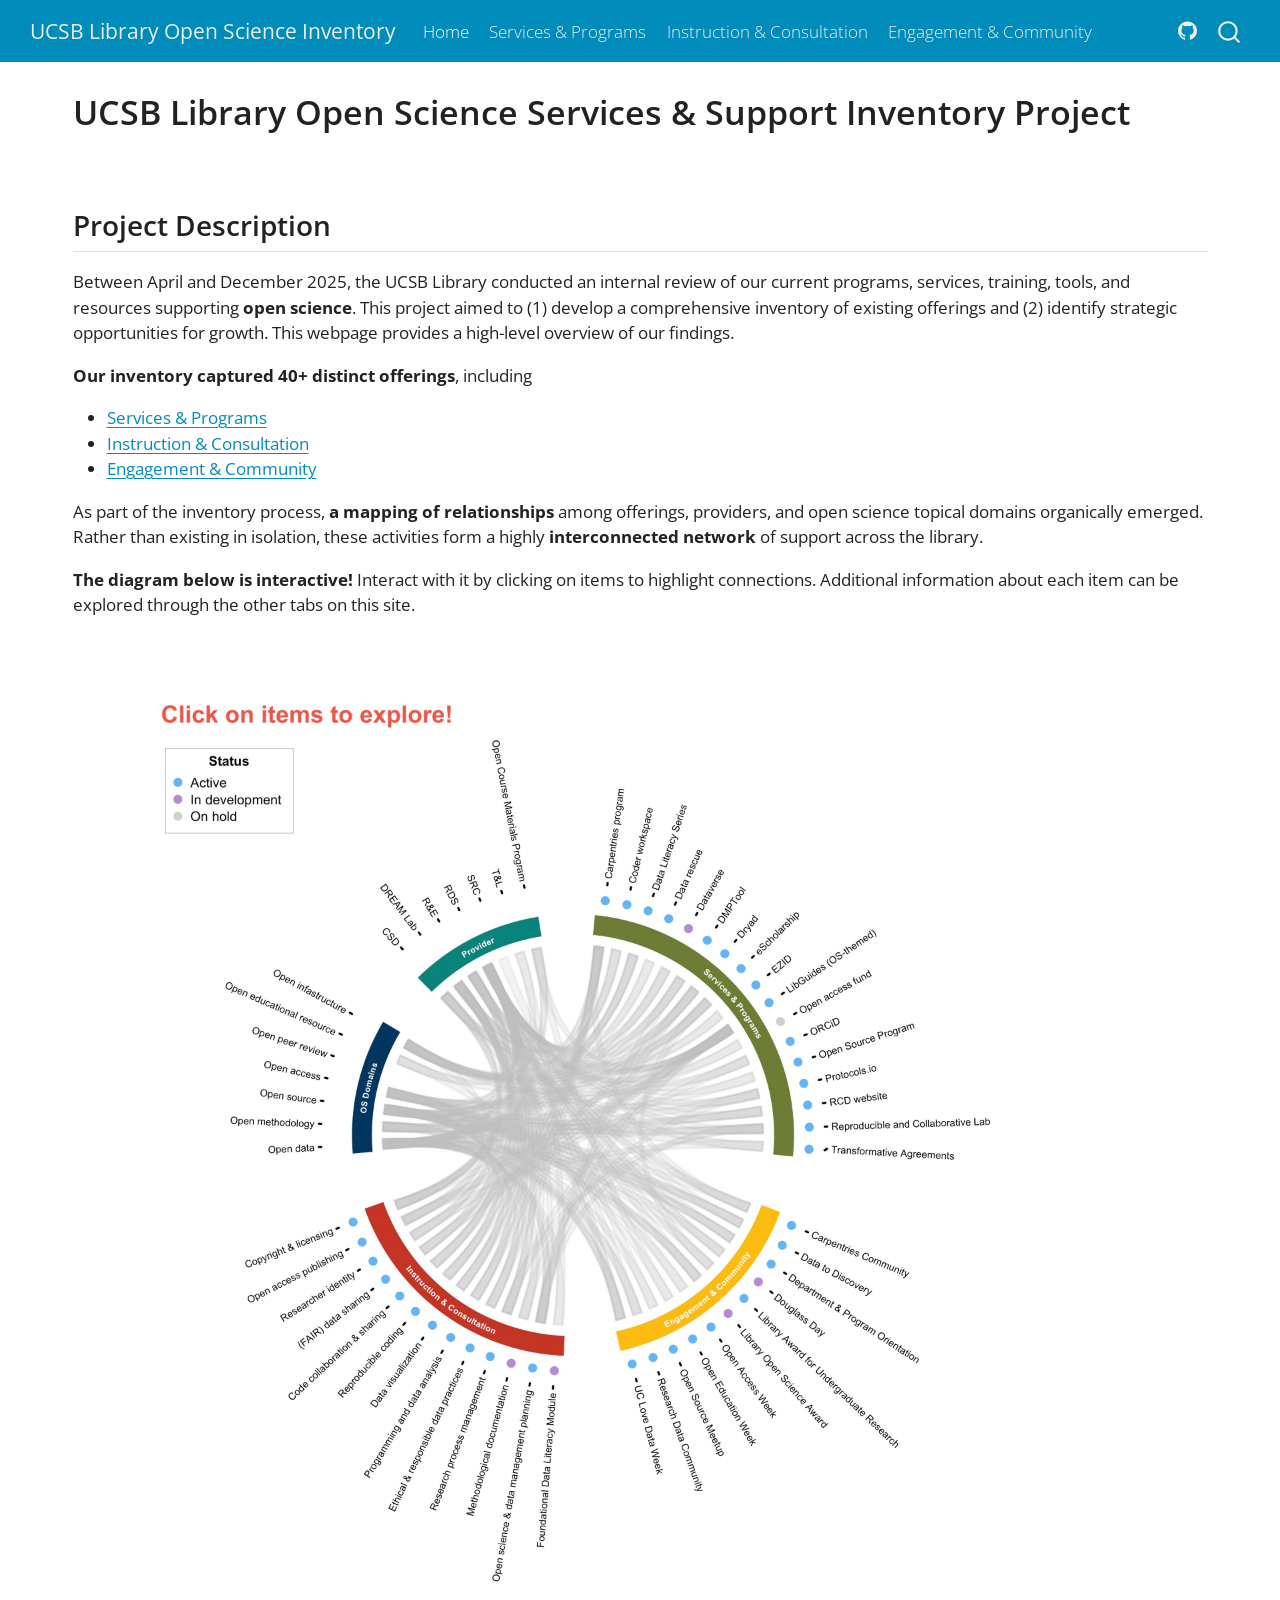
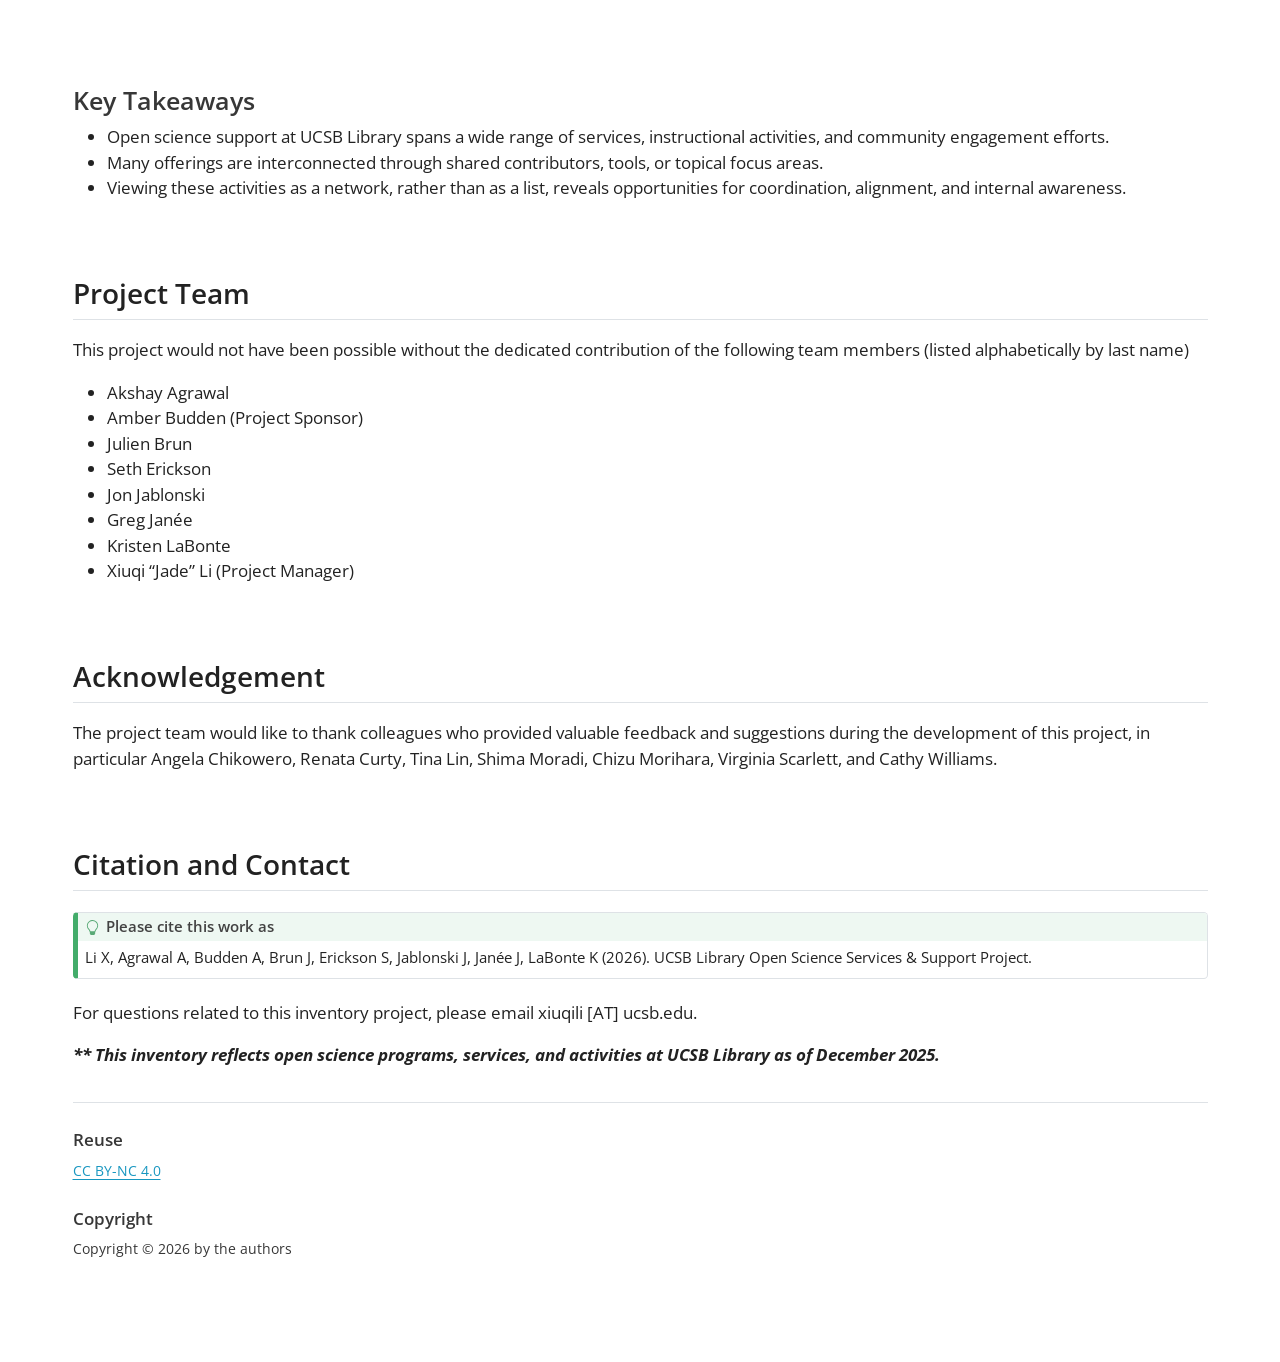
==== commit 4e62eec9: "Built site for gh-pages" ====
--- a/index.html
+++ b/index.html
@@ -321,7 +321,7 @@
 <i class="callout-icon"></i>
 </div>
 <div class="callout-title-container flex-fill">
-<span class="screen-reader-only">Tip</span>Please cit this work as
+<span class="screen-reader-only">Tip</span>Please cite this work as
 </div>
 </div>
 <div class="callout-body-container callout-body">
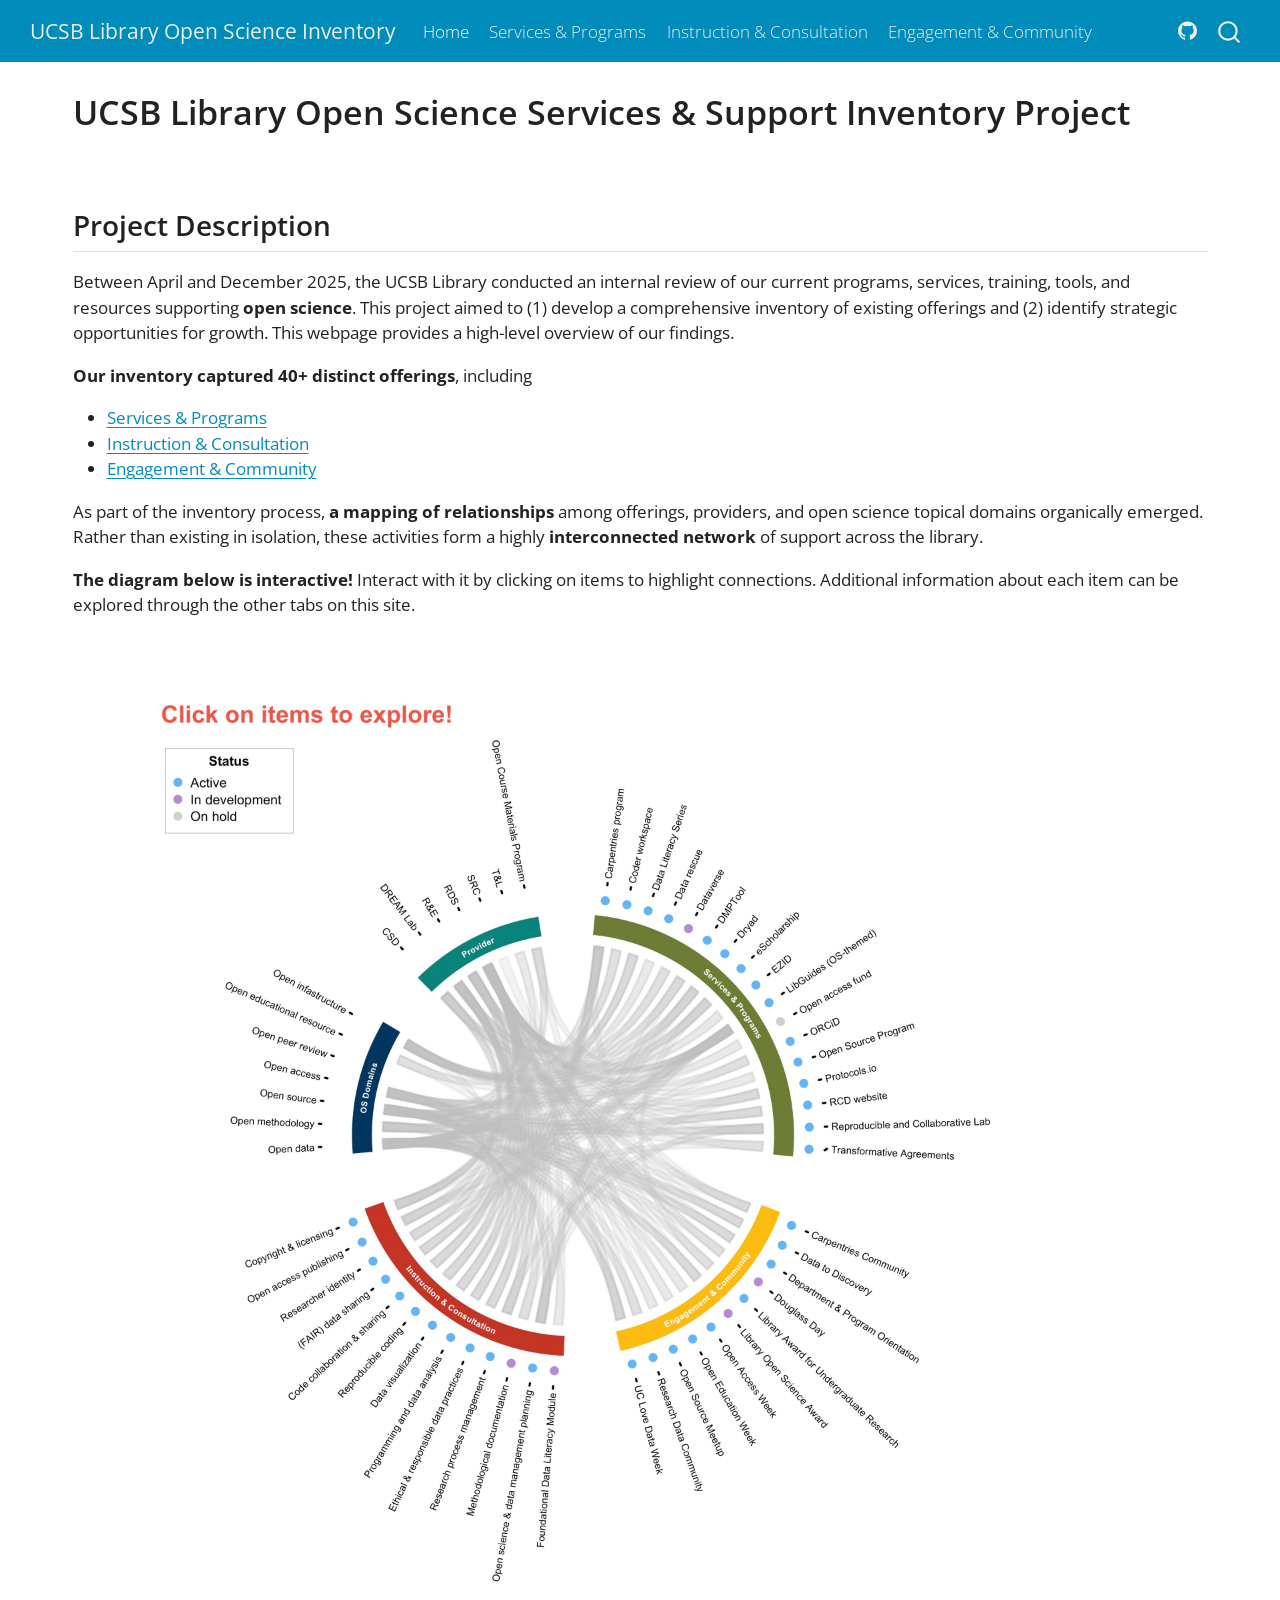
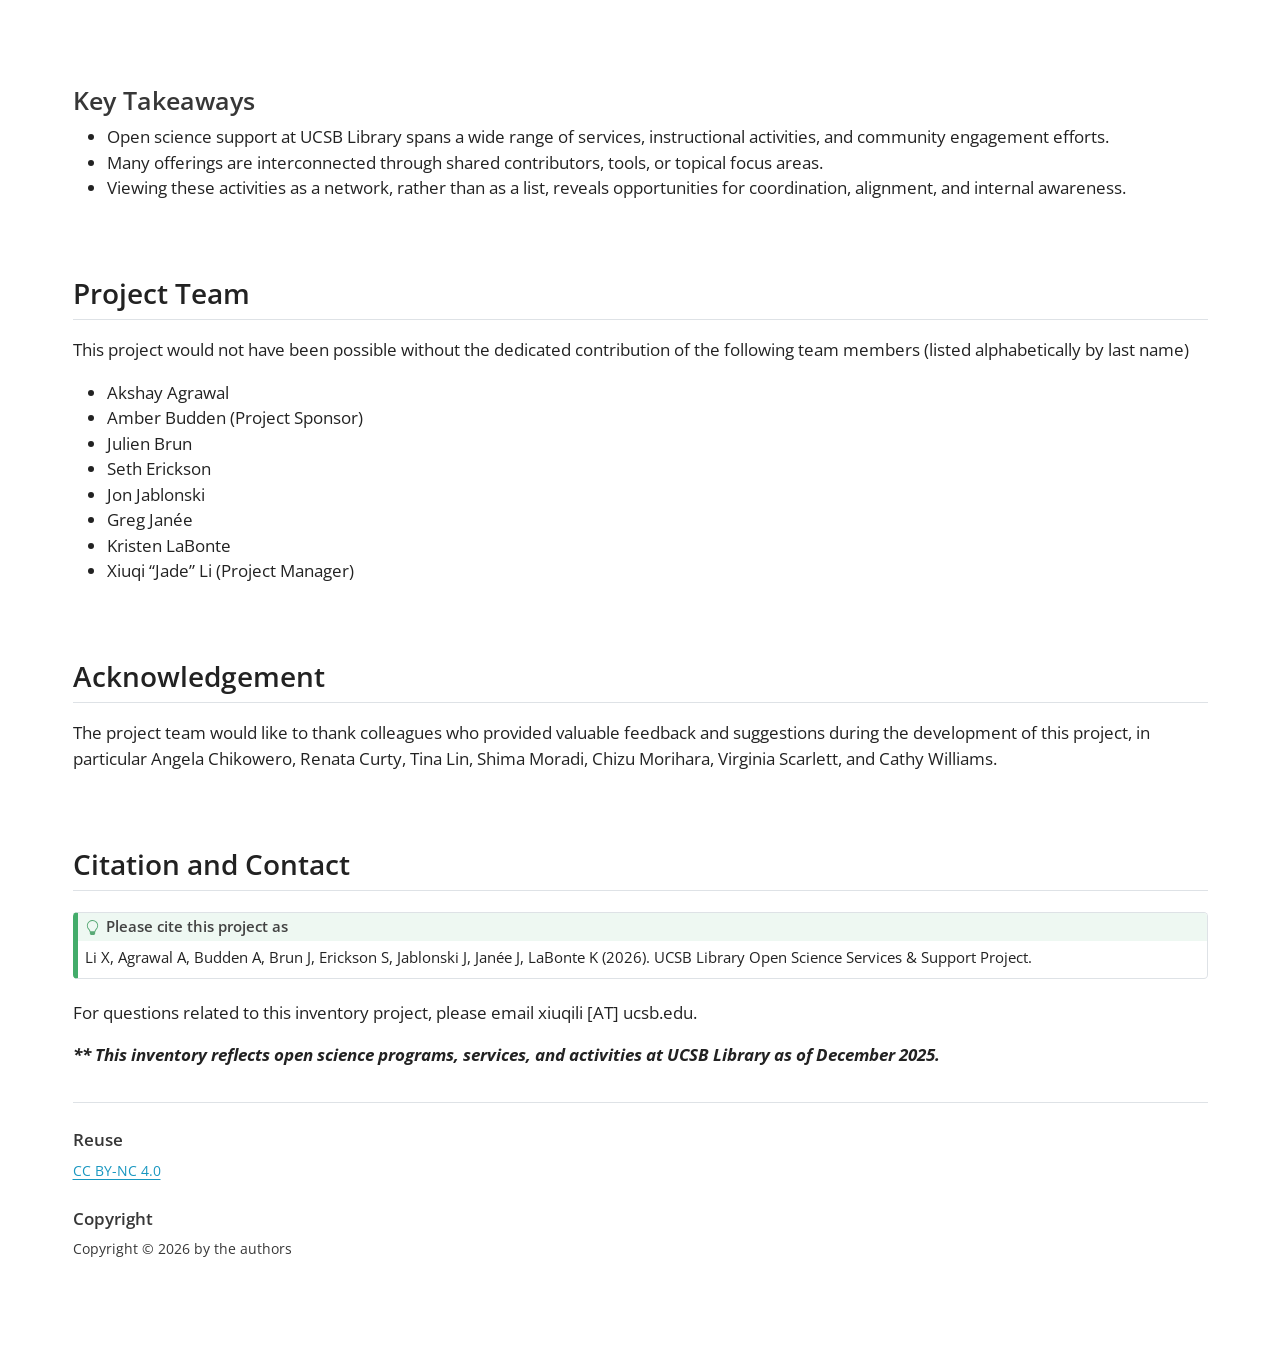
==== commit 68de2db1: "Built site for gh-pages" ====
--- a/index.html
+++ b/index.html
@@ -321,7 +321,7 @@
 <i class="callout-icon"></i>
 </div>
 <div class="callout-title-container flex-fill">
-<span class="screen-reader-only">Tip</span>Please cite this work as
+<span class="screen-reader-only">Tip</span>Please cite this project as
 </div>
 </div>
 <div class="callout-body-container callout-body">
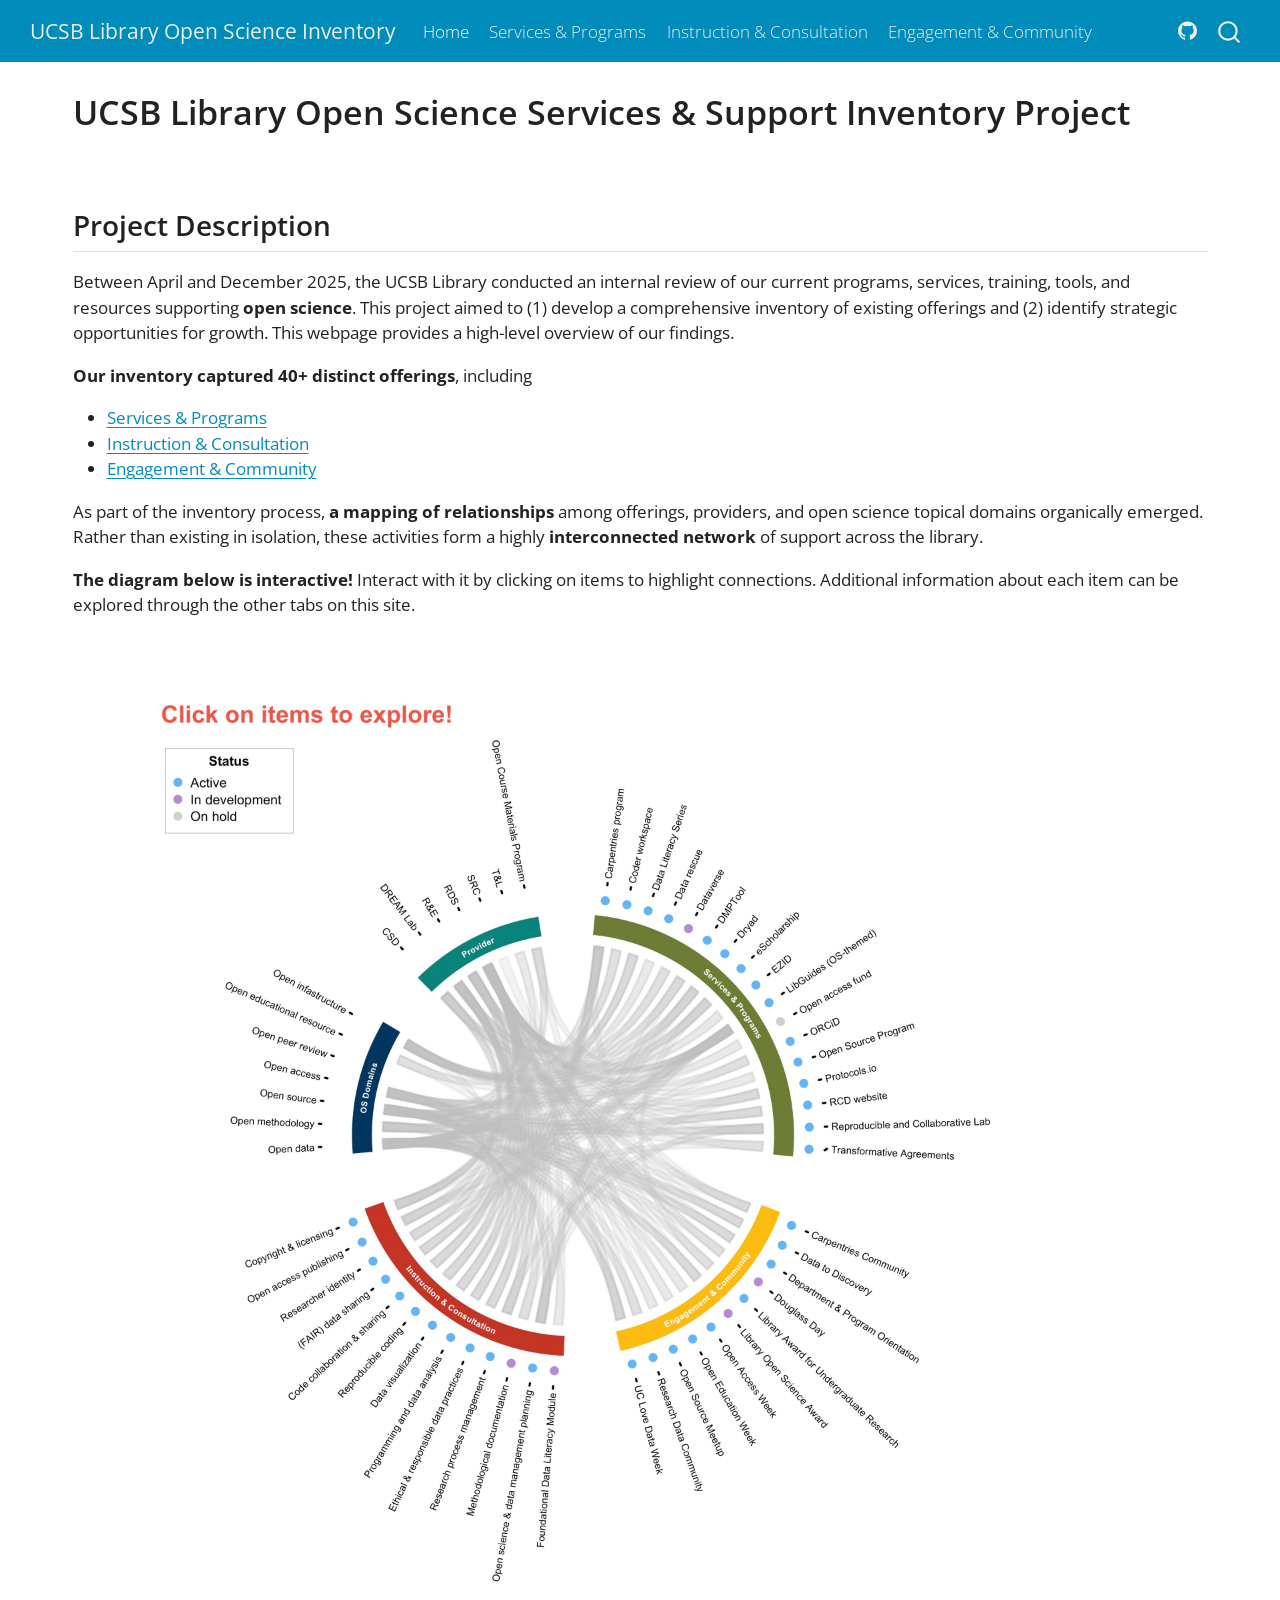
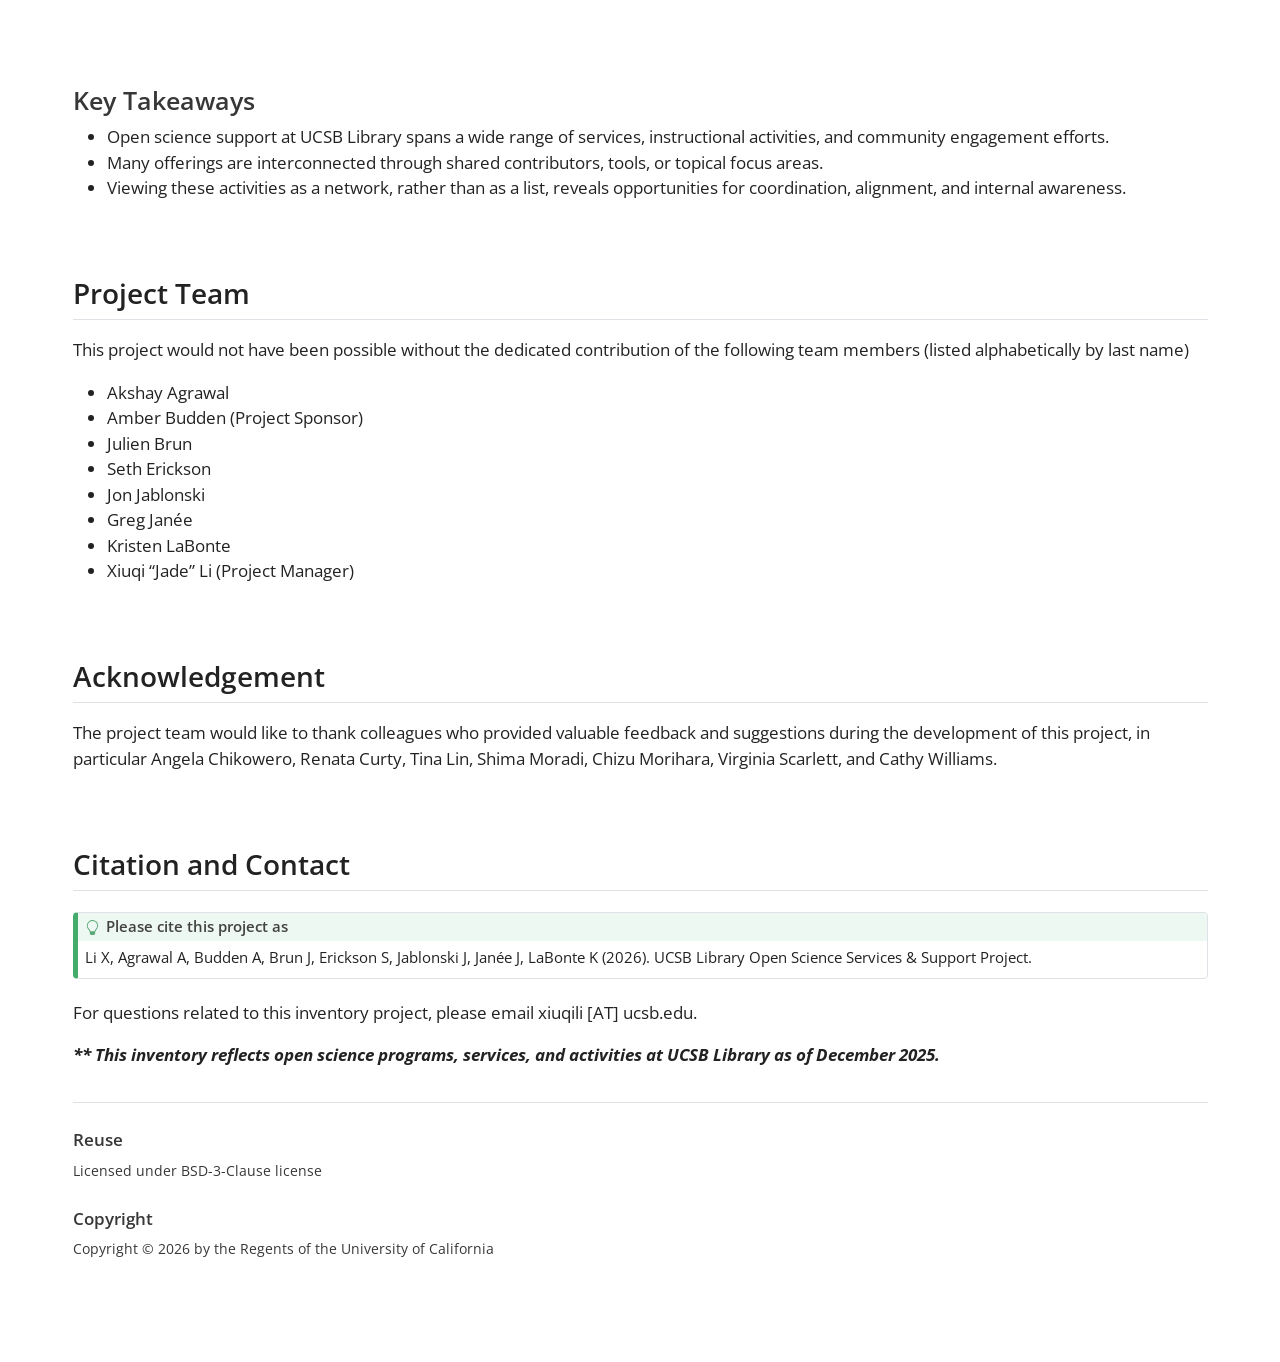
==== commit e58cc001: "Built site for gh-pages" ====
--- a/index.html
+++ b/index.html
@@ -334,7 +334,7 @@
 
 </section>
 
-<div id="quarto-appendix" class="default"><section class="quarto-appendix-contents" id="quarto-reuse"><h2 class="anchored quarto-appendix-heading">Reuse</h2><div class="quarto-appendix-contents"><div><a rel="license" href="https://creativecommons.org/licenses/by-nc/4.0/">CC BY-NC 4.0</a></div></div></section><section class="quarto-appendix-contents" id="quarto-copyright"><h2 class="anchored quarto-appendix-heading">Copyright</h2><div class="quarto-appendix-contents"><div>Copyright © 2026 by the authors</div></div></section></div></main> <!-- /main -->
+<div id="quarto-appendix" class="default"><section class="quarto-appendix-contents" id="quarto-reuse"><h2 class="anchored quarto-appendix-heading">Reuse</h2><div class="quarto-appendix-contents"><div>Licensed under BSD-3-Clause license</div></div></section><section class="quarto-appendix-contents" id="quarto-copyright"><h2 class="anchored quarto-appendix-heading">Copyright</h2><div class="quarto-appendix-contents"><div>Copyright © 2026 by the Regents of the University of California</div></div></section></div></main> <!-- /main -->
 <script id="quarto-html-after-body" type="application/javascript">
   window.document.addEventListener("DOMContentLoaded", function (event) {
     const icon = "";
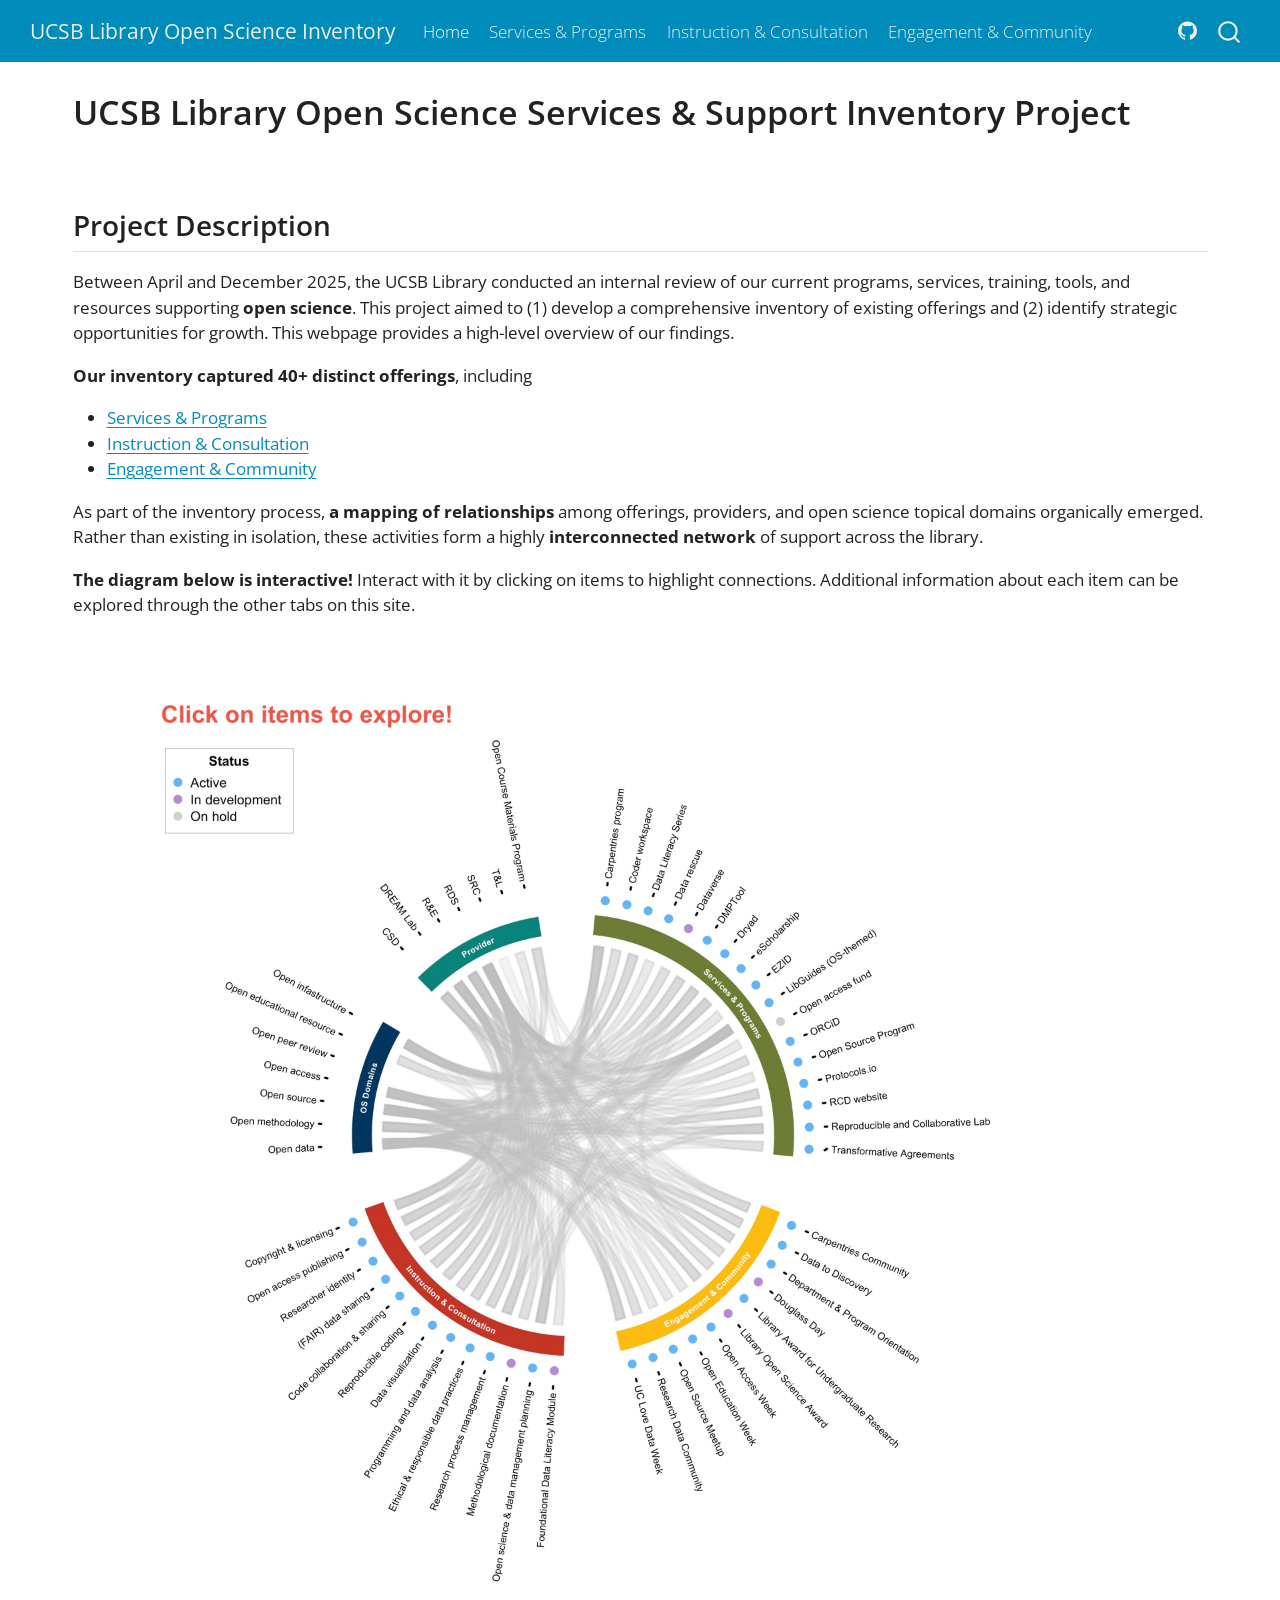
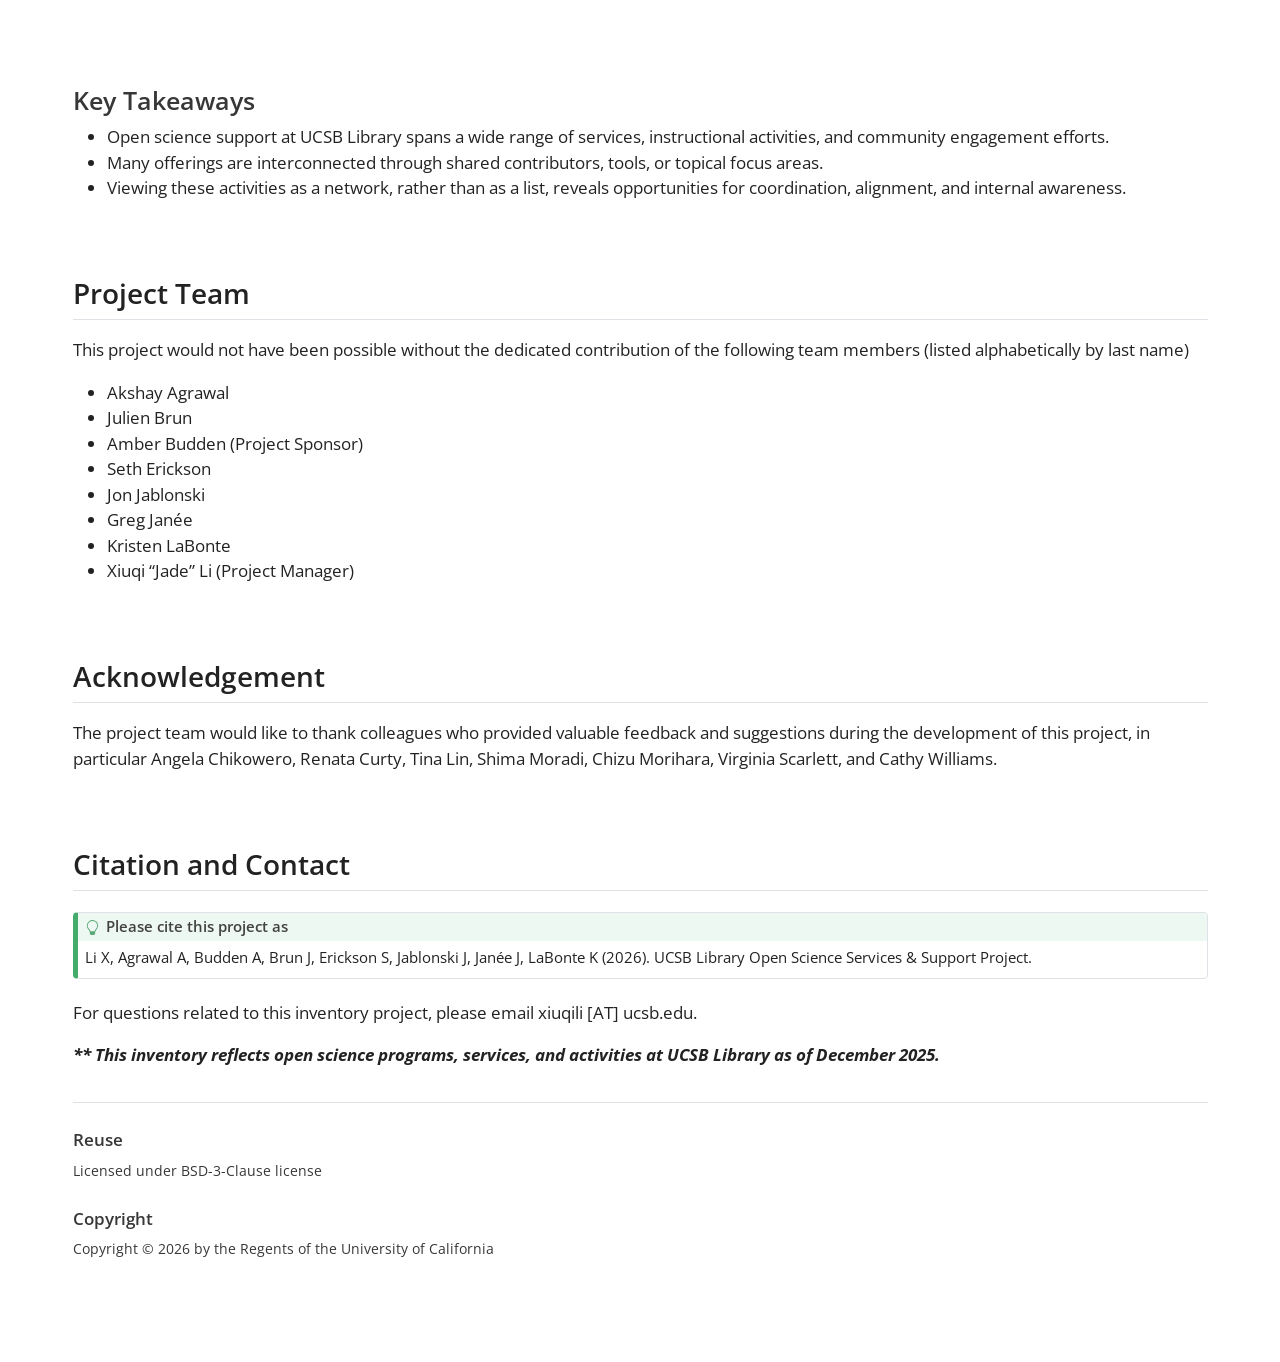
==== commit a585682b: "Built site for gh-pages" ====
--- a/index.html
+++ b/index.html
@@ -298,8 +298,8 @@
 <p>This project would not have been possible without the dedicated contribution of the following team members (listed alphabetically by last name)</p>
 <ul>
 <li>Akshay Agrawal</li>
+<li>Julien Brun</li>
 <li>Amber Budden (Project Sponsor)</li>
-<li>Julien Brun</li>
 <li>Seth Erickson</li>
 <li>Jon Jablonski</li>
 <li>Greg Janée</li>
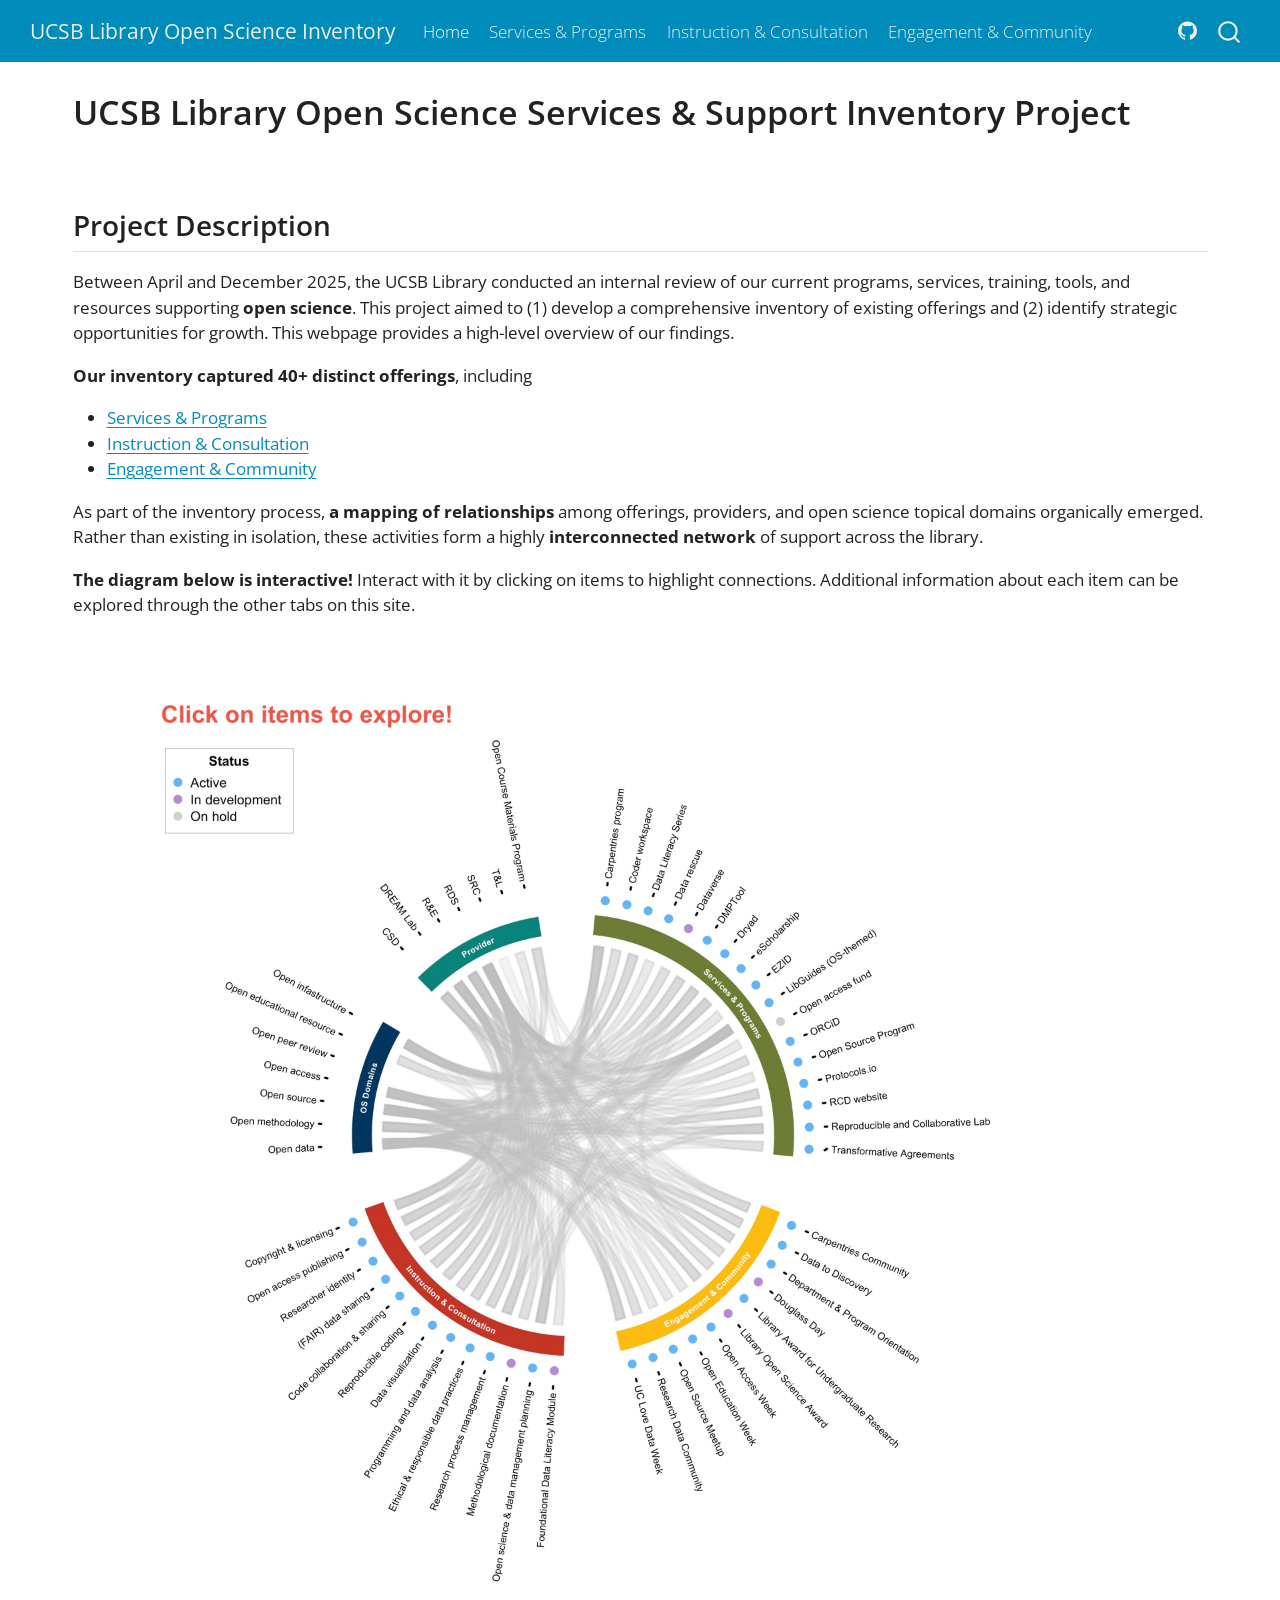
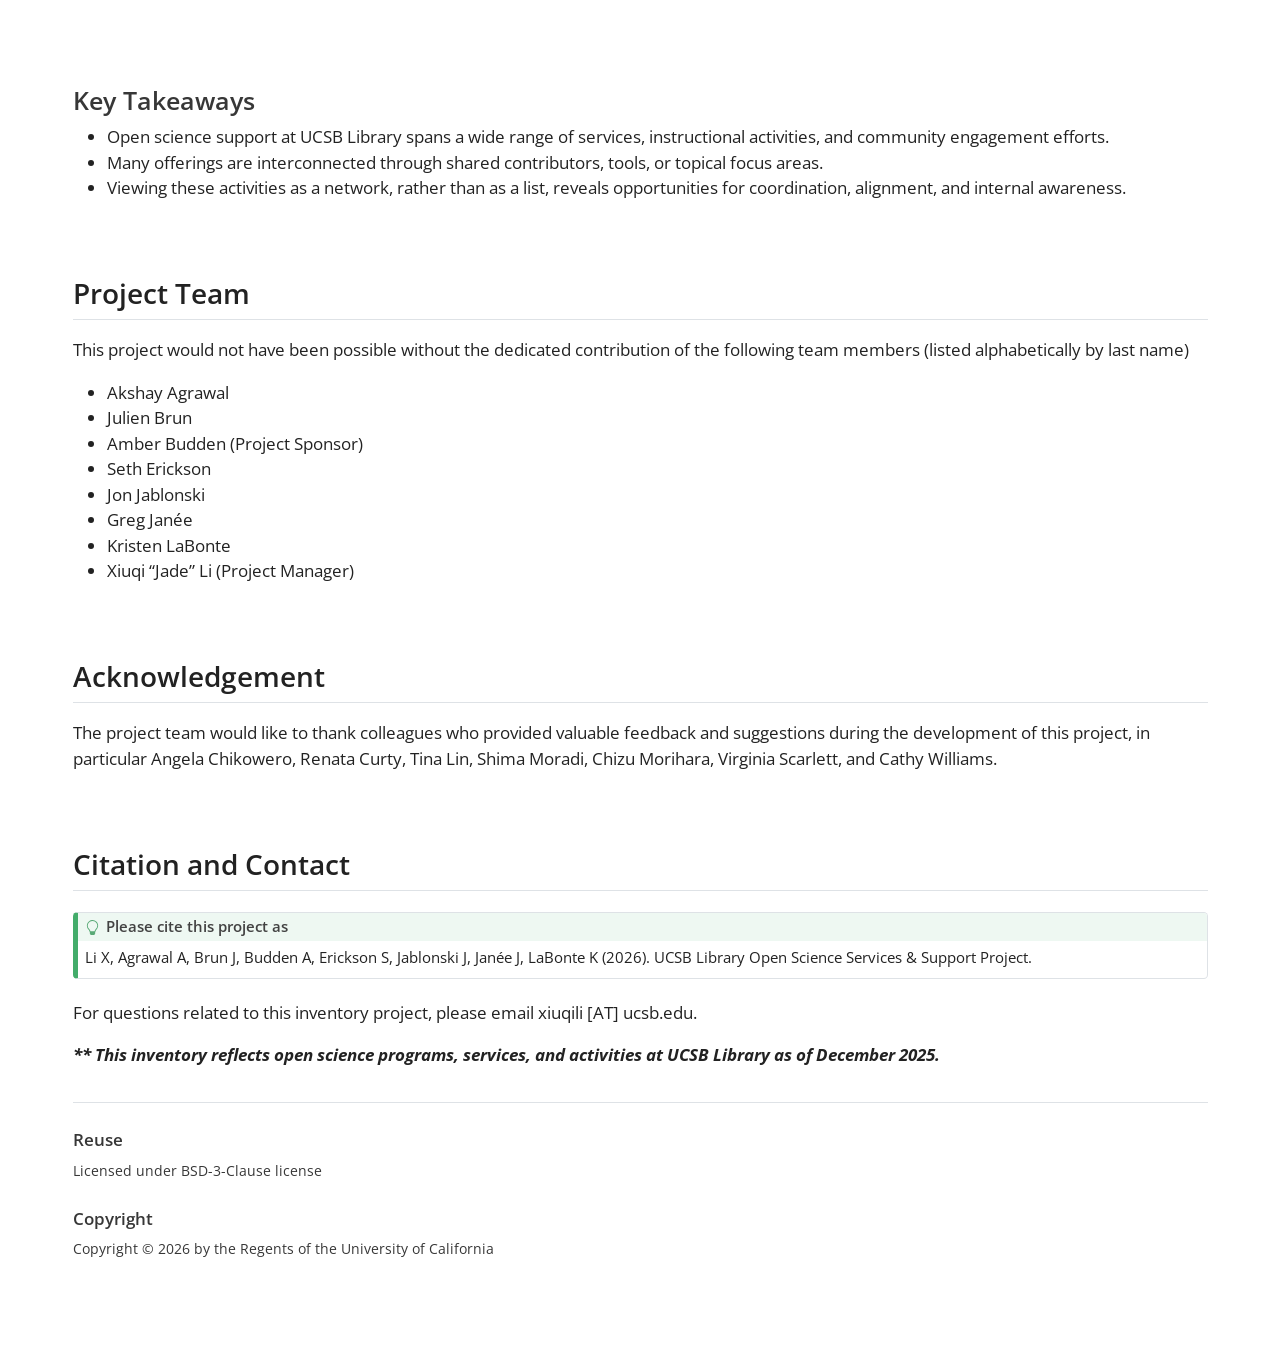
==== commit 755bfd05: "Built site for gh-pages" ====
--- a/index.html
+++ b/index.html
@@ -325,7 +325,7 @@
 </div>
 </div>
 <div class="callout-body-container callout-body">
-<p>Li X, Agrawal A, Budden A, Brun J, Erickson S, Jablonski J, Janée J, LaBonte K (2026). UCSB Library Open Science Services &amp; Support Project.</p>
+<p>Li X, Agrawal A, Brun J, Budden A, Erickson S, Jablonski J, Janée J, LaBonte K (2026). UCSB Library Open Science Services &amp; Support Project.</p>
 </div>
 </div>
 <p>For questions related to this inventory project, please email xiuqili [AT] ucsb.edu.</p>
